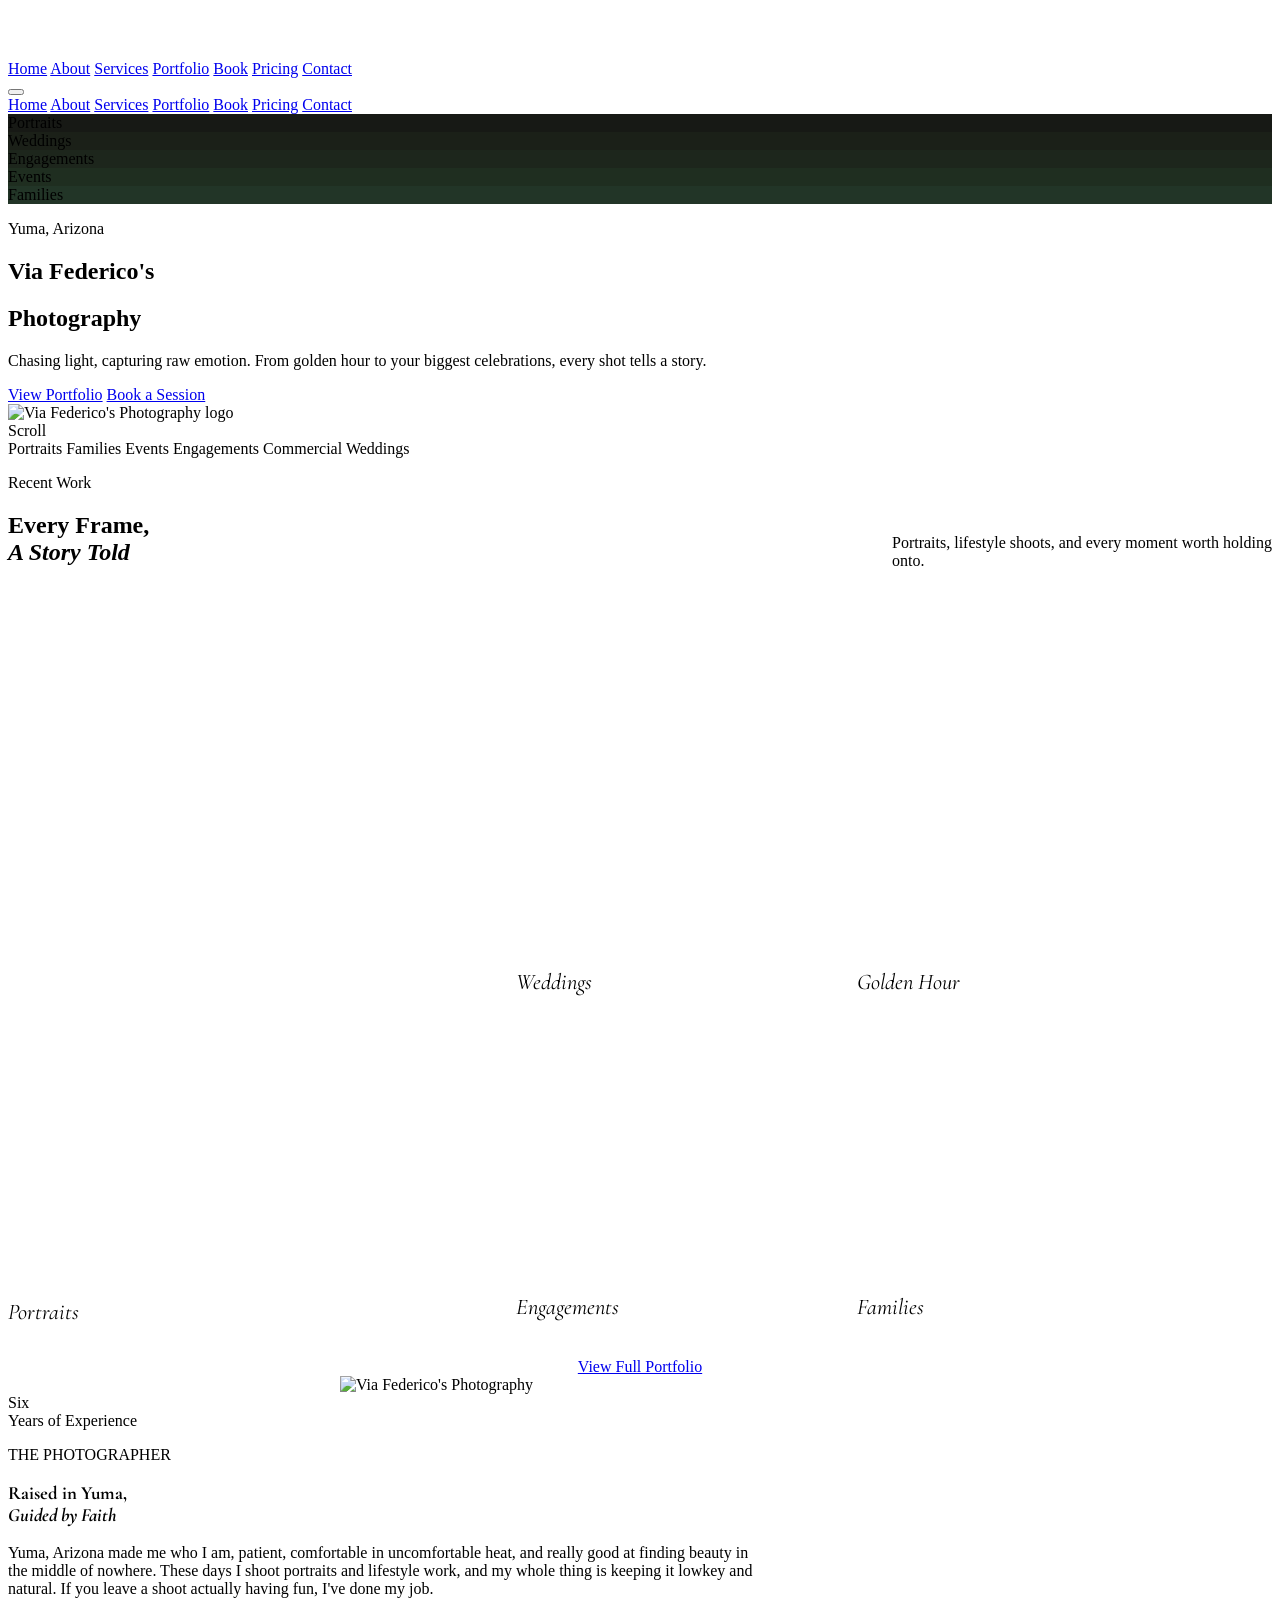
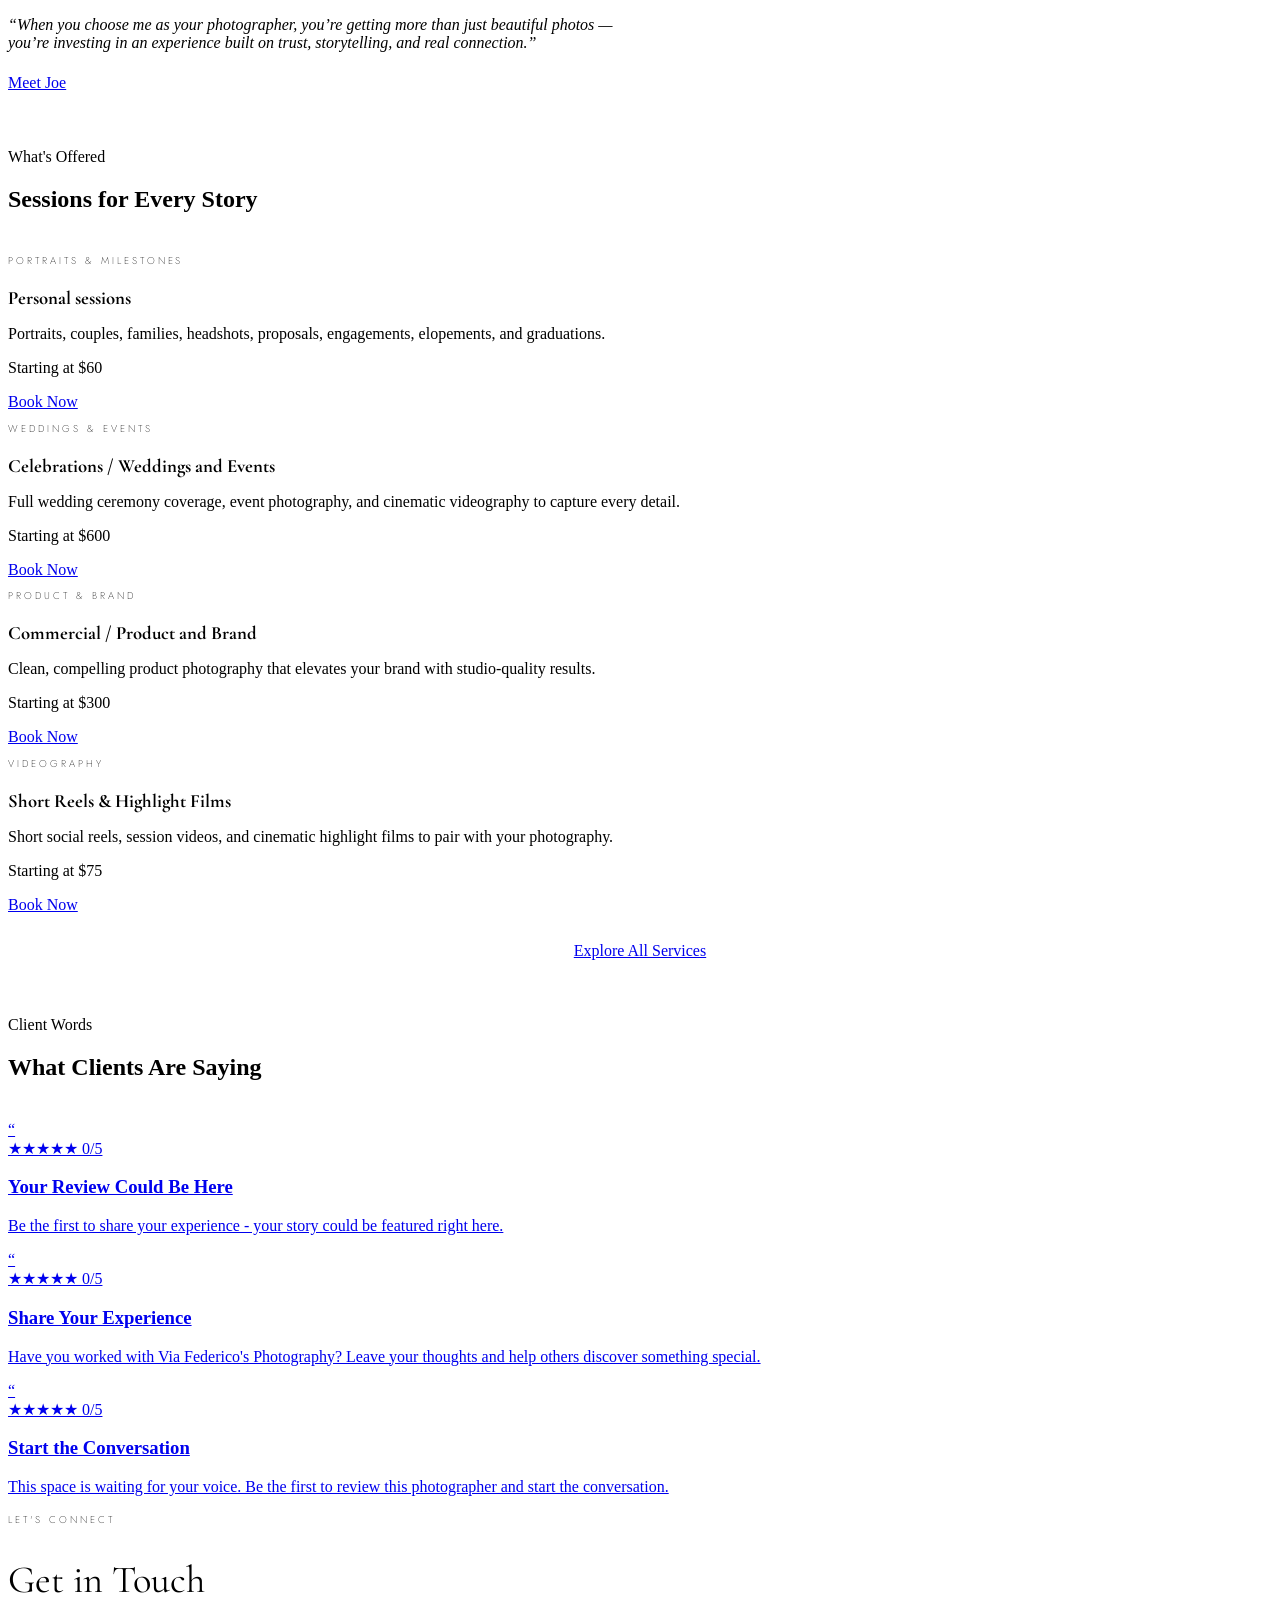
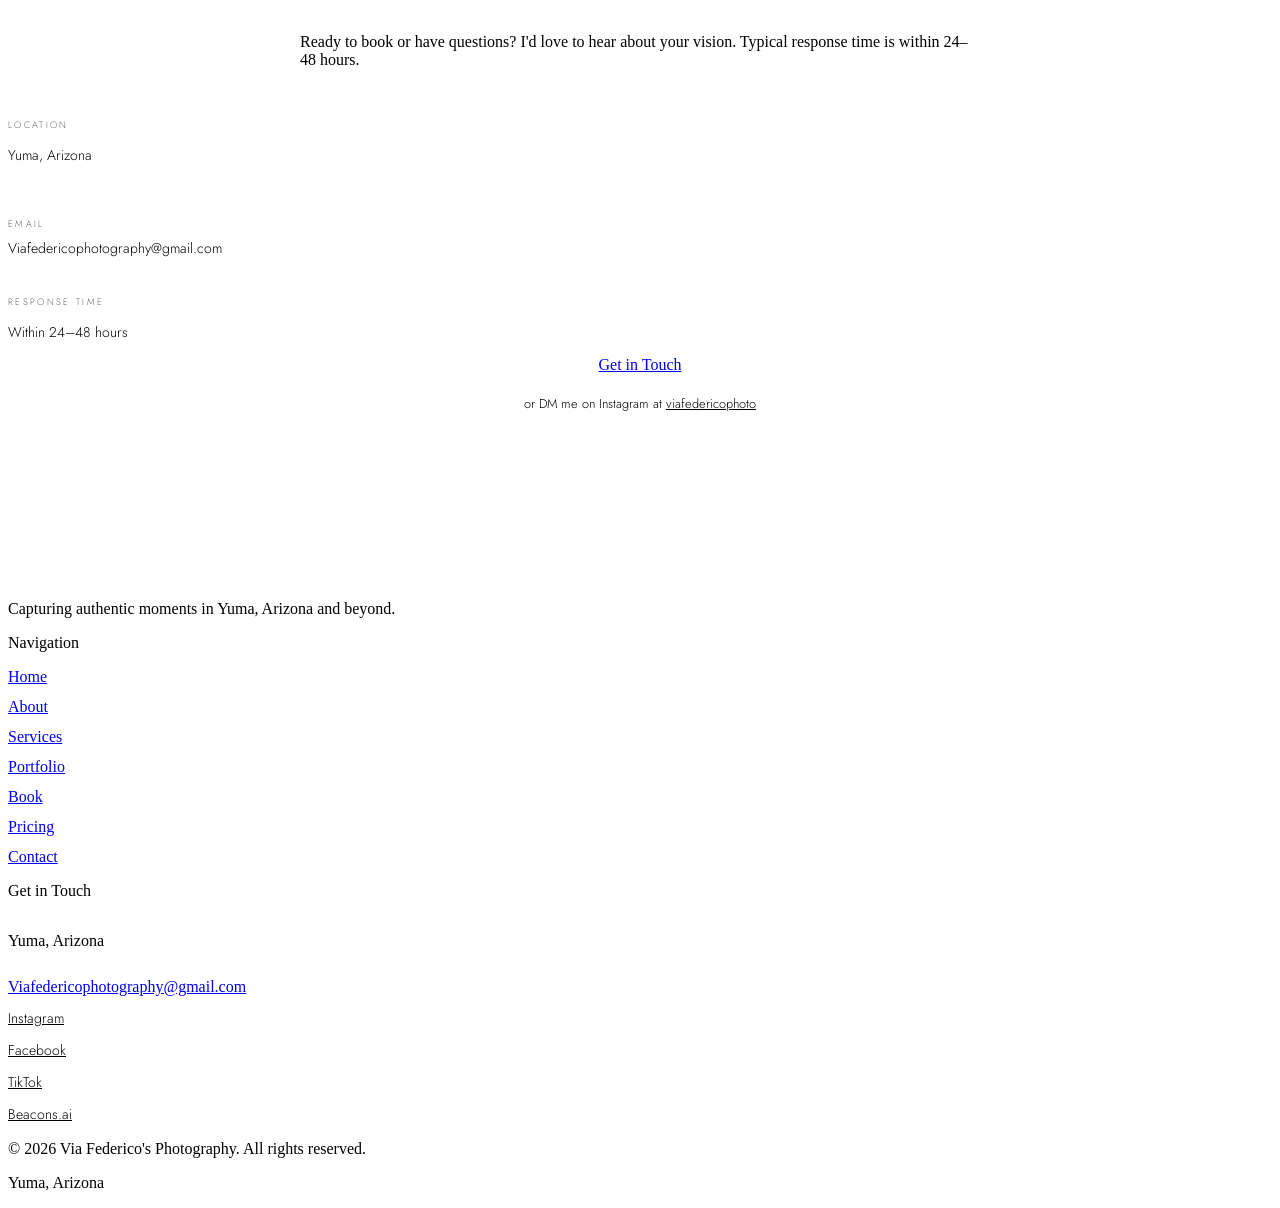
==== index.html @ 16ed3be1 "Add Vercel Web Analytics script to all pages Co-Authored-By: Claude Opus 5.5 <noreply@anthropic.com>" ====
<!DOCTYPE html>
<html lang="en">
  <head>
    <meta charset="utf-8" />
    <meta name="viewport" content="width=device-width, initial-scale=1" />
    <title>Via Federico's Photography | Yuma, Arizona</title>
    <meta
      name="description"
      content="Via Federico's Photography - capturing authentic moments in Yuma, Arizona. Portraits, weddings, events, and commercial photography."
    />
    <link rel="preconnect" href="https://fonts.googleapis.com" />
    <link rel="preconnect" href="https://fonts.gstatic.com" crossorigin="anonymous" />
    <link href="https://fonts.googleapis.com/css2?family=Cormorant+Garamond:ital,wght@0,300;0,400;0,500;0,600;1,300;1,400;1,500&family=Jost:wght@200;300;400;500&display=swap" rel="stylesheet" />
    <link rel="icon" href="logo.png" type="image/png" />
    <link rel="stylesheet" href="site.css" />
  </head>
  <body>
    <header class="nav-header" id="siteHeader">
      <div class="nav-inner container">
        <a href="index.html" style="display:flex;align-items:center;gap:12px;text-decoration:none;">
          <img id="logoImage" src="logo.png" alt="Via Federico's Photography" style="height:52px;width:auto;filter:brightness(0) invert(1);transition:height 0.4s ease,filter 0.4s ease;" />
        </a>
        <nav class="nav-links">
          <a class="nav-link" href="index.html">Home</a>
          <a class="nav-link" href="about.html">About</a>
          <a class="nav-link" href="services.html">Services</a>
          <a class="nav-link" href="portfolio.html">Portfolio</a>
          <a class="nav-link nav-book" href="booking.html">Book</a>
          <a class="nav-link" href="pricing.html">Pricing</a>
          <a class="nav-link" href="contact.html">Contact</a>
        </nav>
        <button class="mobile-menu-btn" id="menuToggle" aria-label="Toggle menu">
          <span id="burgerTop"></span>
          <span id="burgerMiddle"></span>
          <span id="burgerBottom"></span>
        </button>
      </div>
      <div class="mobile-menu" id="mobileMenu">
        <nav>
          <a href="index.html">Home</a>
          <a href="about.html">About</a>
          <a href="services.html">Services</a>
          <a href="portfolio.html">Portfolio</a>
          <a href="booking.html">Book</a>
          <a href="pricing.html">Pricing</a>
          <a href="contact.html">Contact</a>
        </nav>
      </div>
    </header>

    <main>
      <section class="hero-section">
        <div class="slideshow-container" id="slideshow">
          <div class="slideshow-slide active" style="background: hsl(88, 10%, 9%);">
            <div class="photo-placeholder"></div>
            <div class="slide-caption">Portraits</div>
          </div>
          <div class="slideshow-slide" style="background: hsl(100, 13%, 11%);">
            <div class="photo-placeholder"></div>
            <div class="slide-caption">Weddings</div>
          </div>
          <div class="slideshow-slide" style="background: hsl(112, 16%, 13%);">
            <div class="photo-placeholder"></div>
            <div class="slide-caption">Engagements</div>
          </div>
          <div class="slideshow-slide" style="background: hsl(124, 19%, 15%);">
            <div class="photo-placeholder"></div>
            <div class="slide-caption">Events</div>
          </div>
          <div class="slideshow-slide" style="background: hsl(136, 22%, 17%);">
            <div class="photo-placeholder"></div>
            <div class="slide-caption">Families</div>
          </div>
          <div class="slideshow-dot-row" id="slideDots"></div>
        </div>
        <div class="hero-backdrop"></div>
        <div class="hero-grid">
          <div class="hero-copy">
            <p class="hero-subtitle">Yuma, Arizona</p>
            <h1 class="title">Via Federico's</h1>
            <h1 class="subtitle">Photography</h1>
            <p class="lead">Chasing light, capturing raw emotion. From golden hour to your biggest celebrations, every shot tells a story.</p>
            <div class="hero-actions">
              <a class="btn-primary" href="portfolio.html">View Portfolio</a>
              <a class="btn-dark" href="https://viafedericophotography.setmore.com" target="_blank">Book a Session</a>
            </div>
          </div>
          <div class="hero-image">
            <img src="logo.png" alt="Via Federico's Photography logo" />
          </div>
        </div>
        <div class="hero-scroll-hint">
          <span>Scroll</span>
          <div class="hero-scroll-line"></div>
        </div>
      </section>

      <section class="marquee-strip">
        <span class="marquee-item">Portraits</span>
        <span class="marquee-item"><span class="dot"></span>Families</span>
        <span class="marquee-item"><span class="dot"></span>Events</span>
        <span class="marquee-item"><span class="dot"></span>Engagements</span>
        <span class="marquee-item"><span class="dot"></span>Commercial</span>
        <span class="marquee-item"><span class="dot"></span>Weddings</span>
      </section>

      <section class="content-section">
        <div class="container">
          <div class="section-head reveal" style="display:grid;grid-template-columns:1fr 1fr;gap:40px;align-items:end;margin-bottom:72px;">
            <div>
              <p>Recent Work</p>
              <h2>Every Frame,<br /><em>A Story Told</em></h2>
            </div>
            <div>
              <p class="lead" style="margin-left:auto;max-width:380px;">Portraits, lifestyle shoots, and every moment worth holding onto.</p>
            </div>
          </div>
          <div style="display:grid;grid-template-columns:1.2fr 0.8fr 1fr;grid-template-rows:auto auto;gap:10px;">
            <div class="portfolio-item reveal" style="grid-row:1 / 3;height:640px;"><div class="photo-placeholder" style="height:100%;"></div><div class="overlay"><span style="font-family:'Cormorant Garamond',serif;font-style:italic;font-size:1.4rem;color:var(--cream);">Portraits</span></div></div>
            <div class="portfolio-item reveal" style="height:310px;"><div class="photo-placeholder" style="height:100%;"></div><div class="overlay"><span style="font-family:'Cormorant Garamond',serif;font-style:italic;font-size:1.4rem;color:var(--cream);">Weddings</span></div></div>
            <div class="portfolio-item reveal" style="height:310px;"><div class="photo-placeholder" style="height:100%;"></div><div class="overlay"><span style="font-family:'Cormorant Garamond',serif;font-style:italic;font-size:1.4rem;color:var(--cream);">Golden Hour</span></div></div>
            <div class="portfolio-item reveal" style="height:310px;"><div class="photo-placeholder" style="height:100%;"></div><div class="overlay"><span style="font-family:'Cormorant Garamond',serif;font-style:italic;font-size:1.4rem;color:var(--cream);">Engagements</span></div></div>
            <div class="portfolio-item reveal" style="height:310px;"><div class="photo-placeholder" style="height:100%;"></div><div class="overlay"><span style="font-family:'Cormorant Garamond',serif;font-style:italic;font-size:1.4rem;color:var(--cream);">Families</span></div></div>
          </div>
          <div class="portfolio-footer reveal" style="text-align:center;margin-top:60px;"><a class="btn-dark" href="portfolio.html">View Full Portfolio</a></div>
        </div>
      </section>

      <!-- The Photographer -->
      <section class="content-section" style="background:var(--warm-white);">
        <div class="container">
          
          <div class="photographer-grid reveal">
            <div class="photographer-media">
              <img src="assets/094A2962-2.png" alt="Via Federico's Photography" style="max-width:600px;width:100%;height:auto;display:block;margin:0 auto;" />
              <div class="experience-badge">
                <div class="exp-number">Six</div>
                <div class="exp-sub">Years of Experience</div>
              </div>
            </div>
            <div class="photographer-copy">
              <p class="photographer-label">THE PHOTOGRAPHER</p>
              <h3 style="font-family:'Cormorant Garamond',serif;color:var(--olive-deep);margin-bottom:18px;">Raised in Yuma,<br /><em>Guided by Faith</em></h3>
              <div class="divider"></div>
              <p class="lead" style="color:var(--stone);max-width:760px;margin-bottom:18px;">Yuma, Arizona made me who I am, patient, comfortable in uncomfortable heat, and really good at finding beauty in the middle of nowhere. These days I shoot portraits and lifestyle work, and my whole thing is keeping it lowkey and natural. If you leave a shoot actually having fun, I've done my job.</p>
              <p class="photographer-quote" style="font-style:italic;color:var(--stone);max-width:640px;margin-bottom:22px;">“When you choose me as your photographer, you’re getting more than just beautiful photos — you’re investing in an experience built on trust, storytelling, and real connection.”</p>
              <a class="btn-dark btn-small" href="about.html">Meet Joe</a>
            </div>
          </div>
        </div>
      </section>

      <!-- What's Offered -->
      <section class="content-section" style="background:var(--parchment);padding-top:40px;padding-bottom:40px;">
        <div class="container">
          <div class="section-head center reveal" style="margin-bottom:40px;">
            <p>What's Offered</p>
            <h2>Sessions for Every Story</h2>
          </div>
          <div class="offer-grid">
            <div class="offer-card reveal">
              <p style="font-family:'Jost',sans-serif;font-weight:200;font-size:0.62rem;letter-spacing:0.3em;text-transform:uppercase;color:var(--olive-mid);margin-bottom:14px;">Portraits & Milestones</p>
              <h3 style="font-family:'Cormorant Garamond',serif;color:var(--olive-deep);margin-bottom:12px;">Personal sessions</h3>
              <p style="color:var(--stone);">Portraits, couples, families, headshots, proposals, engagements, elopements, and graduations.</p>
              <p class="offer-price">Starting at $60</p>
              <a class="btn-dark" href="https://viafedericophotography.setmore.com" target="_blank">Book Now</a>
            </div>
            <div class="offer-card reveal">
              <p style="font-family:'Jost',sans-serif;font-weight:200;font-size:0.62rem;letter-spacing:0.3em;text-transform:uppercase;color:var(--olive-mid);margin-bottom:14px;">Weddings & Events</p>
              <h3 style="font-family:'Cormorant Garamond',serif;color:var(--olive-deep);margin-bottom:12px;">Celebrations / Weddings and Events</h3>
              <p style="color:var(--stone);">Full wedding ceremony coverage, event photography, and cinematic videography to capture every detail.</p>
              <p class="offer-price">Starting at $600</p>
              <a class="btn-dark" href="https://viafedericophotography.setmore.com" target="_blank">Book Now</a>
            </div>
            <div class="offer-card reveal">
              <p style="font-family:'Jost',sans-serif;font-weight:200;font-size:0.62rem;letter-spacing:0.3em;text-transform:uppercase;color:var(--olive-mid);margin-bottom:14px;">Product & Brand</p>
              <h3 style="font-family:'Cormorant Garamond',serif;color:var(--olive-deep);margin-bottom:12px;">Commercial / Product and Brand</h3>
              <p style="color:var(--stone);">Clean, compelling product photography that elevates your brand with studio-quality results.</p>
              <p class="offer-price">Starting at $300</p>
              <a class="btn-dark" href="https://viafedericophotography.setmore.com" target="_blank">Book Now</a>
            </div>
            <div class="offer-card offer-card--videography reveal">
              <p style="font-family:'Jost',sans-serif;font-weight:200;font-size:0.62rem;letter-spacing:0.3em;text-transform:uppercase;color:var(--olive-mid);margin-bottom:14px;">Videography</p>
              <h3 style="font-family:'Cormorant Garamond',serif;color:var(--olive-deep);margin-bottom:12px;">Short Reels & Highlight Films</h3>
              <p style="color:var(--stone);">Short social reels, session videos, and cinematic highlight films to pair with your photography.</p>
              <p class="offer-price">Starting at $75</p>
              <a class="btn-dark" href="https://viafedericophotography.setmore.com" target="_blank">Book Now</a>
            </div>
          </div>
          <div style="text-align:center;margin-top:28px;" class="reveal"><a class="btn-dark" href="services.html">Explore All Services</a></div>
        </div>
      </section>

      <!-- Client Words -->
      <section class="content-section client-words" style="background:var(--olive-deep);color:var(--cream);">
        <div class="container">
          <div class="section-head center reveal" style="margin-bottom:40px;">
            <p>Client Words</p>
            <h2>What Clients Are Saying</h2>
          </div>
          <div class="client-box-grid">
            <a class="client-box reveal" href="contact.html">
              <span class="quote-mark">“</span>
              <div class="stars">★★★★★ <span class="rating">0/5</span></div>
              <h3>Your Review Could Be Here</h3>
              <p>Be the first to share your experience - your story could be featured right here.</p>
            </a>
            <a class="client-box reveal" href="contact.html">
              <span class="quote-mark">“</span>
              <div class="stars">★★★★★ <span class="rating">0/5</span></div>
              <h3>Share Your Experience</h3>
              <p>Have you worked with Via Federico's Photography? Leave your thoughts and help others discover something special.</p>
            </a>
            <a class="client-box reveal" href="contact.html">
              <span class="quote-mark">“</span>
              <div class="stars">★★★★★ <span class="rating">0/5</span></div>
              <h3>Start the Conversation</h3>
              <p>This space is waiting for your voice. Be the first to review this photographer and start the conversation.</p>
            </a>
          </div>
        </div>
      </section>

      <!-- Let's Connect -->
      <section class="content-section" style="background:var(--warm-white);padding-bottom:120px;">
        <div class="container contact-grid">
          <div class="contact-info reveal">
            <p style="font-family:'Jost',sans-serif;font-weight:200;font-size:0.62rem;letter-spacing:0.3em;text-transform:uppercase;color:var(--olive-mid);margin-bottom:20px;">Let's Connect</p>
            <h2 style="font-family:'Cormorant Garamond',serif;font-size:clamp(2rem,3vw,3.2rem);font-weight:400;color:var(--olive-deep);line-height:1.1;margin-bottom:32px;">Get in Touch</h2>
            <p class="lead" style="color:var(--bark);max-width:680px;margin:0 auto 36px;">Ready to book or have questions? I'd love to hear about your vision. Typical response time is within 24–48 hours.</p>
            <div style="display:flex;flex-direction:column;gap:28px;max-width:360px;margin:40px 0 0;">
              <div><p style="font-family:'Jost',sans-serif;font-weight:200;font-size:0.58rem;letter-spacing:0.25em;text-transform:uppercase;color:var(--olive-mid);margin-bottom:8px;">Location</p><p style="font-family:'Jost',sans-serif;font-weight:300;font-size:0.88rem;color:var(--bark);">Yuma, Arizona</p></div>
              <div><p style="font-family:'Jost',sans-serif;font-weight:200;font-size:0.58rem;letter-spacing:0.25em;text-transform:uppercase;color:var(--olive-mid);margin-bottom:8px;">Email</p><a href="mailto:Viafedericophotography@gmail.com" style="font-family:'Jost',sans-serif;font-weight:300;font-size:0.88rem;color:var(--bark);text-decoration:none;">Viafedericophotography@gmail.com</a></div>
              <div><p style="font-family:'Jost',sans-serif;font-weight:200;font-size:0.58rem;letter-spacing:0.25em;text-transform:uppercase;color:var(--olive-mid);margin-bottom:8px;">Response Time</p><p style="font-family:'Jost',sans-serif;font-weight:300;font-size:0.88rem;color:var(--bark);">Within 24–48 hours</p></div>
            </div>
          </div>

          <div class="contact-form reveal" style="display:flex;flex-direction:column;align-items:center;justify-content:center;text-align:center;">
            <a class="btn-dark" href="https://viafedericosphotography.com/contact.html">Get in Touch</a>
            <p style="font-family:'Jost',sans-serif;font-weight:300;font-size:0.8rem;color:var(--stone);margin-top:20px;">or DM me on Instagram at <a href="https://www.instagram.com/viafedericophotos/" target="_blank" style="color:var(--olive-mid);text-decoration:underline;">viafedericophoto</a></p>
          </div>
        </div>
      </section>

    </main>

    <footer class="footer">
      <div class="container footer-grid">
        <div>
          <img src="logo.png" alt="Via Federico's Photography" style="height:60px;width:auto;margin-bottom:20px;filter:brightness(0) invert(1) opacity(0.85);" />
          <p>Capturing authentic moments in Yuma, Arizona and beyond.</p>
        </div>
        <div>
          <p class="footer-title">Navigation</p>
          <div style="display:flex;flex-direction:column;gap:12px;">
            <a href="index.html">Home</a>
            <a href="about.html">About</a>
            <a href="services.html">Services</a>
            <a href="portfolio.html">Portfolio</a>
            <a href="booking.html">Book</a>
            <a href="pricing.html">Pricing</a>
            <a href="contact.html">Contact</a>
          </div>
        </div>
        <div>
          <p class="footer-title">Get in Touch</p>
          <div style="display:flex;flex-direction:column;gap:12px;">
            <p>Yuma, Arizona</p>
            <a href="mailto:Viafedericophotography@gmail.com">Viafedericophotography@gmail.com</a>
          <div style="display:flex;flex-direction:column;gap:12px;">
            <a href="https://www.instagram.com/viafedericophotos/" target="_blank" style="font-family:'Jost',sans-serif;font-weight:300;font-size:0.88rem;color:var(--olive-pale);text-decoration:underline;display:inline-block;">Instagram</a>
            <a href="https://www.facebook.com/profile.php?id=61590409161497" target="_blank" style="font-family:'Jost',sans-serif;font-weight:300;font-size:0.88rem;color:var(--olive-pale);text-decoration:underline;display:inline-block;">Facebook</a>
            <a href="https://www.tiktok.com/@viafedericophotography" target="_blank" style="font-family:'Jost',sans-serif;font-weight:300;font-size:0.88rem;color:var(--olive-pale);text-decoration:underline;display:inline-block;">TikTok</a>
            <a href="https://beaconsai.com/viafedericophotography" target="_blank" style="font-family:'Jost',sans-serif;font-weight:300;font-size:0.88rem;color:var(--olive-pale);text-decoration:underline;display:inline-block;">Beacons.ai</a>
          </div>
        </div>
      </div>
      <div class="container footer-bottom">
        <p>&copy; 2026 Via Federico's Photography. All rights reserved.</p>
        <p>Yuma, Arizona</p>
      </div>
    </footer>

    <script src="site.js" defer></script>

    <!-- Vercel Web Analytics -->
    <script>
      window.va = window.va || function () { (window.vaq = window.vaq || []).push(arguments); };
    </script>
    <script defer src="/_vercel/insights/script.js"></script>
  </body>
</html>
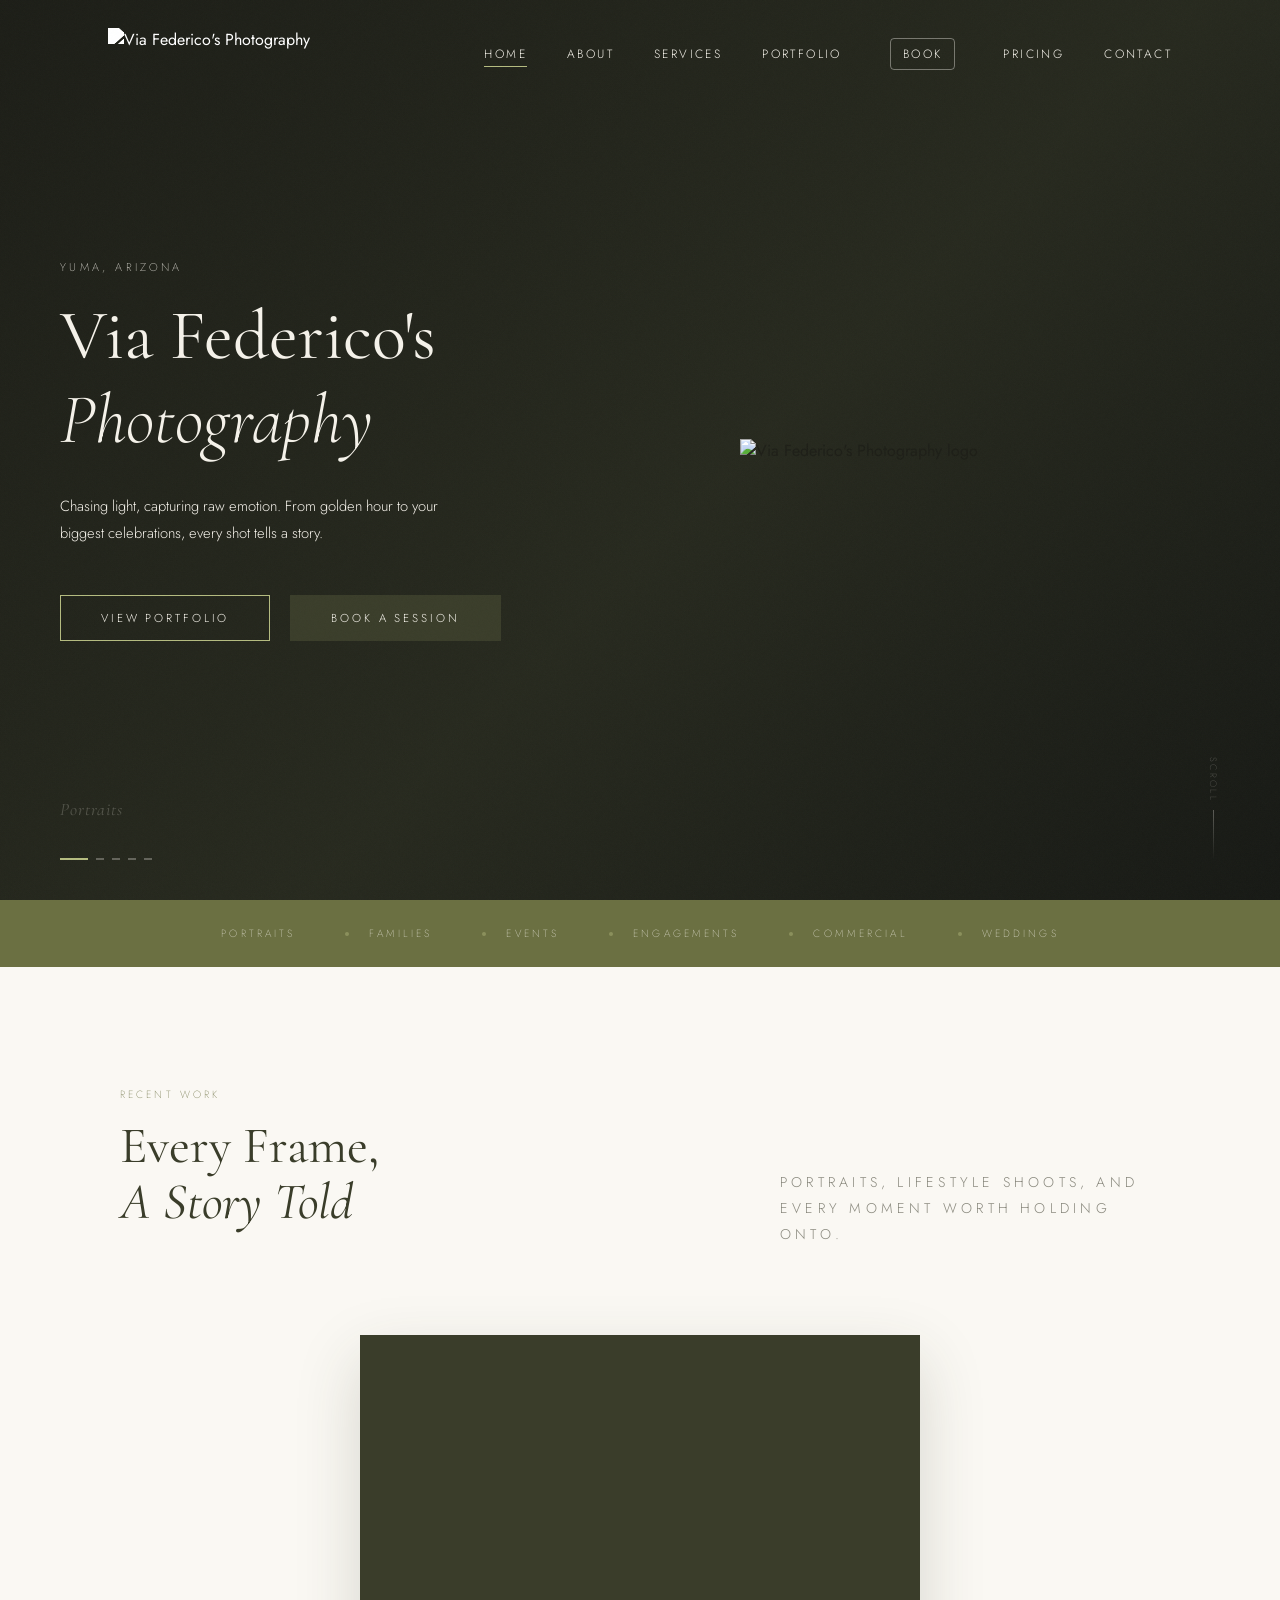
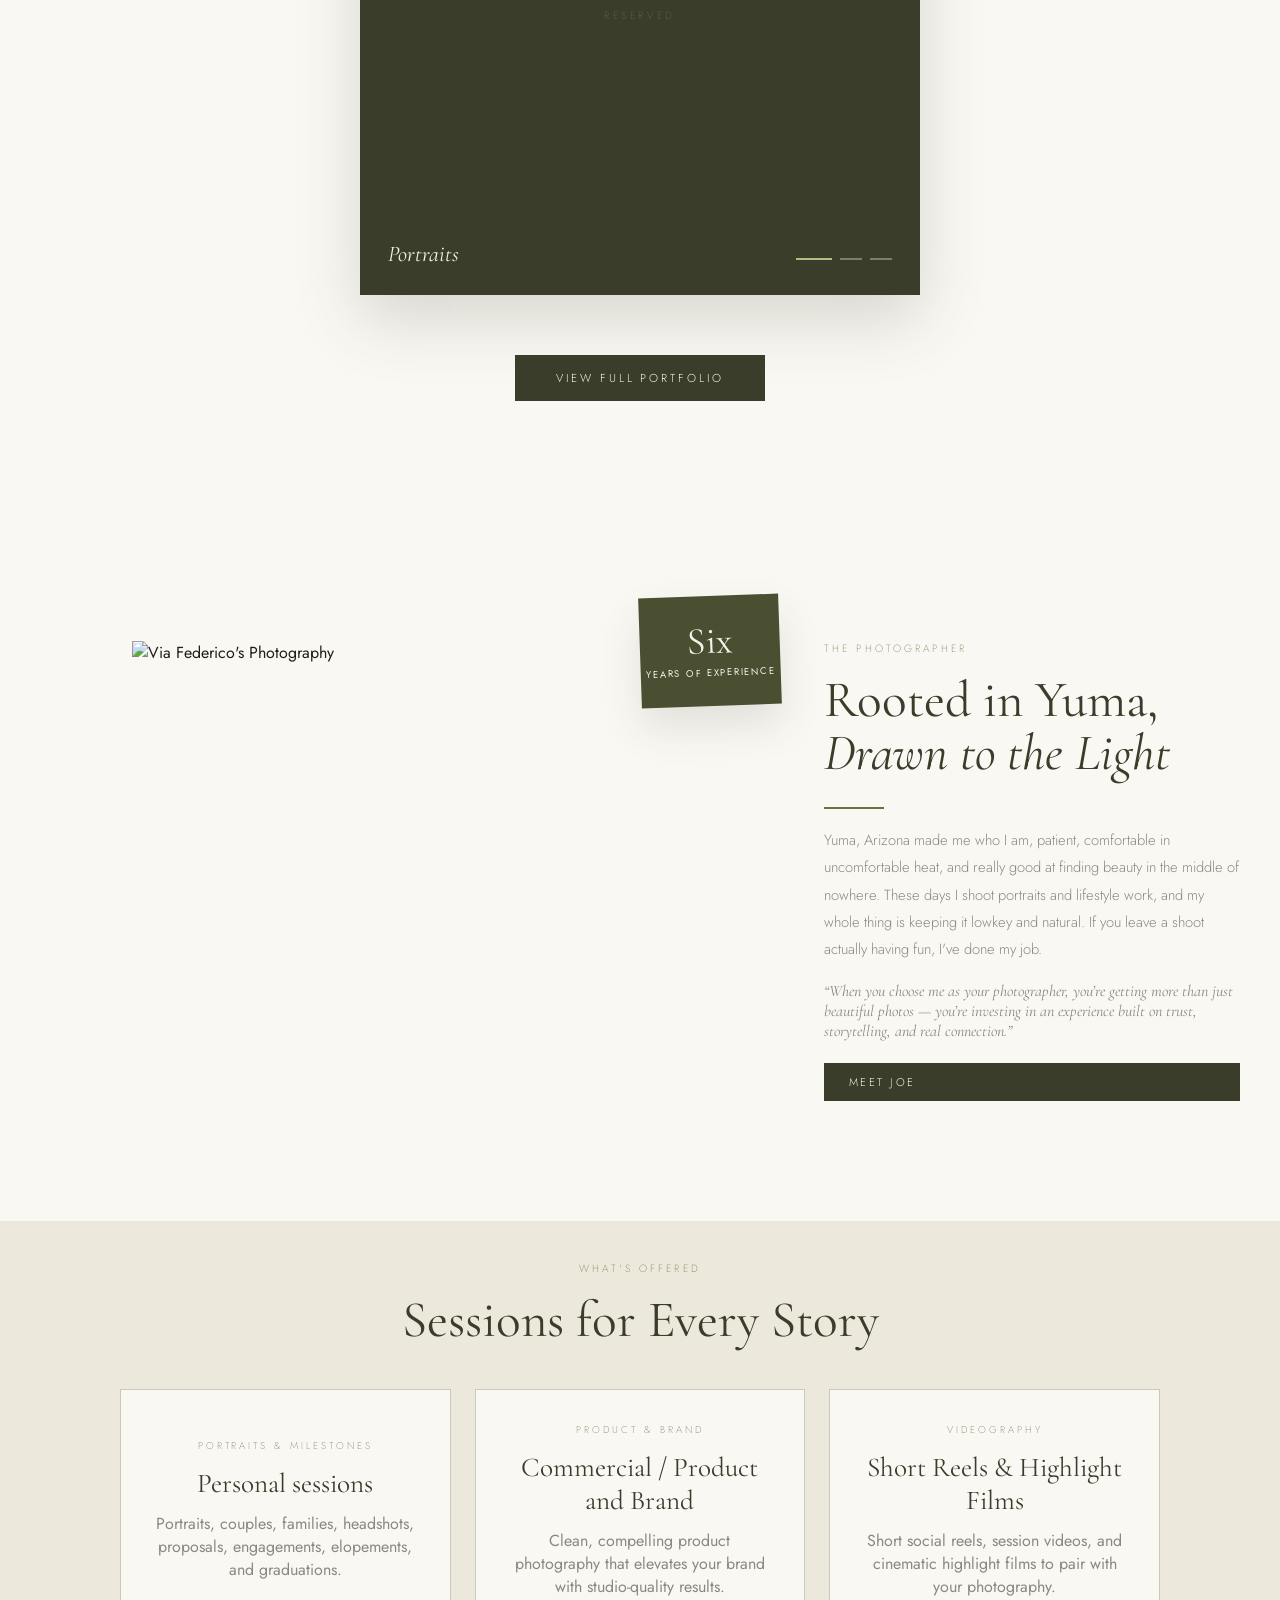
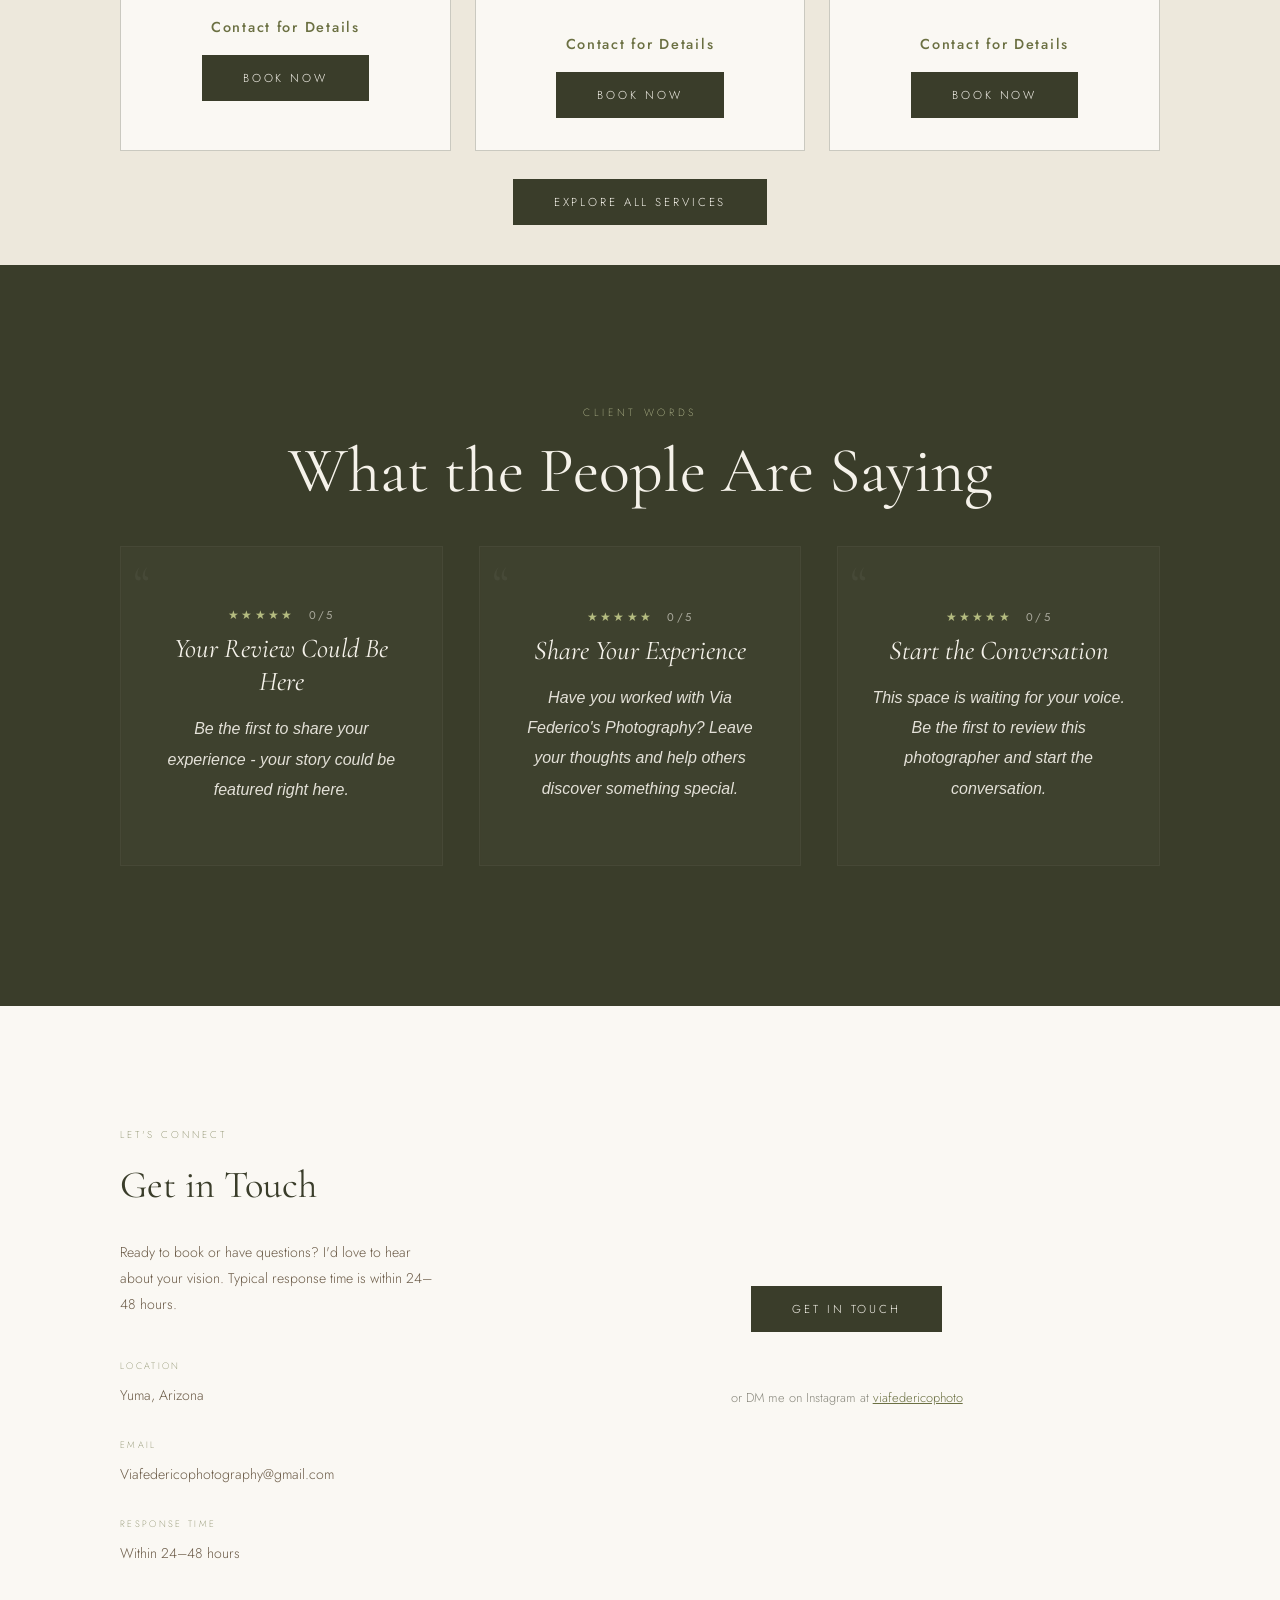
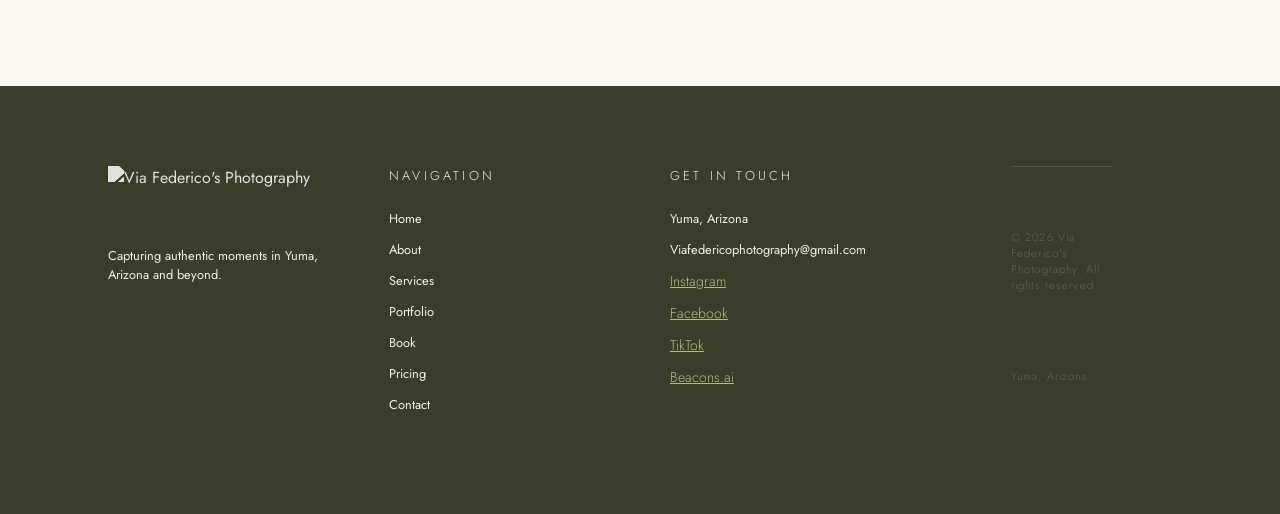
==== commit c60a6658: "Revise home, about, and pricing pages - Home: replace Recent Work grid with a 1:1 sliding carousel (" ====
--- a/index.html
+++ b/index.html
@@ -106,7 +106,7 @@
 
       <section class="content-section">
         <div class="container">
-          <div class="section-head reveal" style="display:grid;grid-template-columns:1fr 1fr;gap:40px;align-items:end;margin-bottom:72px;">
+          <div class="section-head work-head reveal" style="display:grid;grid-template-columns:1fr 1fr;gap:40px;align-items:end;margin-bottom:72px;">
             <div>
               <p>Recent Work</p>
               <h2>Every Frame,<br /><em>A Story Told</em></h2>
@@ -115,12 +115,13 @@
               <p class="lead" style="margin-left:auto;max-width:380px;">Portraits, lifestyle shoots, and every moment worth holding onto.</p>
             </div>
           </div>
-          <div style="display:grid;grid-template-columns:1.2fr 0.8fr 1fr;grid-template-rows:auto auto;gap:10px;">
-            <div class="portfolio-item reveal" style="grid-row:1 / 3;height:640px;"><div class="photo-placeholder" style="height:100%;"></div><div class="overlay"><span style="font-family:'Cormorant Garamond',serif;font-style:italic;font-size:1.4rem;color:var(--cream);">Portraits</span></div></div>
-            <div class="portfolio-item reveal" style="height:310px;"><div class="photo-placeholder" style="height:100%;"></div><div class="overlay"><span style="font-family:'Cormorant Garamond',serif;font-style:italic;font-size:1.4rem;color:var(--cream);">Weddings</span></div></div>
-            <div class="portfolio-item reveal" style="height:310px;"><div class="photo-placeholder" style="height:100%;"></div><div class="overlay"><span style="font-family:'Cormorant Garamond',serif;font-style:italic;font-size:1.4rem;color:var(--cream);">Golden Hour</span></div></div>
-            <div class="portfolio-item reveal" style="height:310px;"><div class="photo-placeholder" style="height:100%;"></div><div class="overlay"><span style="font-family:'Cormorant Garamond',serif;font-style:italic;font-size:1.4rem;color:var(--cream);">Engagements</span></div></div>
-            <div class="portfolio-item reveal" style="height:310px;"><div class="photo-placeholder" style="height:100%;"></div><div class="overlay"><span style="font-family:'Cormorant Garamond',serif;font-style:italic;font-size:1.4rem;color:var(--cream);">Families</span></div></div>
+          <div class="work-carousel reveal" id="workCarousel" aria-roledescription="carousel" aria-label="Recent work">
+            <div class="work-track" id="workTrack">
+              <div class="work-slide" style="background:var(--olive-deep);"><div class="photo-placeholder"></div><span class="work-caption">Portraits</span></div>
+              <div class="work-slide" style="background:var(--olive-dark);"><div class="photo-placeholder"></div><span class="work-caption">Weddings</span></div>
+              <div class="work-slide" style="background:var(--olive-mid);"><div class="photo-placeholder"></div><span class="work-caption">Golden Hour</span></div>
+            </div>
+            <div class="work-dots" id="workDots"></div>
           </div>
           <div class="portfolio-footer reveal" style="text-align:center;margin-top:60px;"><a class="btn-dark" href="portfolio.html">View Full Portfolio</a></div>
         </div>
@@ -140,7 +141,7 @@
             </div>
             <div class="photographer-copy">
               <p class="photographer-label">THE PHOTOGRAPHER</p>
-              <h3 style="font-family:'Cormorant Garamond',serif;color:var(--olive-deep);margin-bottom:18px;">Raised in Yuma,<br /><em>Guided by Faith</em></h3>
+              <h3 style="font-family:'Cormorant Garamond',serif;color:var(--olive-deep);margin-bottom:18px;">Rooted in Yuma,<br /><em>Drawn to the Light</em></h3>
               <div class="divider"></div>
               <p class="lead" style="color:var(--stone);max-width:760px;margin-bottom:18px;">Yuma, Arizona made me who I am, patient, comfortable in uncomfortable heat, and really good at finding beauty in the middle of nowhere. These days I shoot portraits and lifestyle work, and my whole thing is keeping it lowkey and natural. If you leave a shoot actually having fun, I've done my job.</p>
               <p class="photographer-quote" style="font-style:italic;color:var(--stone);max-width:640px;margin-bottom:22px;">“When you choose me as your photographer, you’re getting more than just beautiful photos — you’re investing in an experience built on trust, storytelling, and real connection.”</p>
@@ -162,28 +163,21 @@
               <p style="font-family:'Jost',sans-serif;font-weight:200;font-size:0.62rem;letter-spacing:0.3em;text-transform:uppercase;color:var(--olive-mid);margin-bottom:14px;">Portraits & Milestones</p>
               <h3 style="font-family:'Cormorant Garamond',serif;color:var(--olive-deep);margin-bottom:12px;">Personal sessions</h3>
               <p style="color:var(--stone);">Portraits, couples, families, headshots, proposals, engagements, elopements, and graduations.</p>
-              <p class="offer-price">Starting at $60</p>
-              <a class="btn-dark" href="https://viafedericophotography.setmore.com" target="_blank">Book Now</a>
-            </div>
-            <div class="offer-card reveal">
-              <p style="font-family:'Jost',sans-serif;font-weight:200;font-size:0.62rem;letter-spacing:0.3em;text-transform:uppercase;color:var(--olive-mid);margin-bottom:14px;">Weddings & Events</p>
-              <h3 style="font-family:'Cormorant Garamond',serif;color:var(--olive-deep);margin-bottom:12px;">Celebrations / Weddings and Events</h3>
-              <p style="color:var(--stone);">Full wedding ceremony coverage, event photography, and cinematic videography to capture every detail.</p>
-              <p class="offer-price">Starting at $600</p>
+              <p class="offer-price">Contact for Details</p>
               <a class="btn-dark" href="https://viafedericophotography.setmore.com" target="_blank">Book Now</a>
             </div>
             <div class="offer-card reveal">
               <p style="font-family:'Jost',sans-serif;font-weight:200;font-size:0.62rem;letter-spacing:0.3em;text-transform:uppercase;color:var(--olive-mid);margin-bottom:14px;">Product & Brand</p>
               <h3 style="font-family:'Cormorant Garamond',serif;color:var(--olive-deep);margin-bottom:12px;">Commercial / Product and Brand</h3>
               <p style="color:var(--stone);">Clean, compelling product photography that elevates your brand with studio-quality results.</p>
-              <p class="offer-price">Starting at $300</p>
+              <p class="offer-price">Contact for Details</p>
               <a class="btn-dark" href="https://viafedericophotography.setmore.com" target="_blank">Book Now</a>
             </div>
-            <div class="offer-card offer-card--videography reveal">
+            <div class="offer-card reveal">
               <p style="font-family:'Jost',sans-serif;font-weight:200;font-size:0.62rem;letter-spacing:0.3em;text-transform:uppercase;color:var(--olive-mid);margin-bottom:14px;">Videography</p>
               <h3 style="font-family:'Cormorant Garamond',serif;color:var(--olive-deep);margin-bottom:12px;">Short Reels & Highlight Films</h3>
               <p style="color:var(--stone);">Short social reels, session videos, and cinematic highlight films to pair with your photography.</p>
-              <p class="offer-price">Starting at $75</p>
+              <p class="offer-price">Contact for Details</p>
               <a class="btn-dark" href="https://viafedericophotography.setmore.com" target="_blank">Book Now</a>
             </div>
           </div>
@@ -196,7 +190,7 @@
         <div class="container">
           <div class="section-head center reveal" style="margin-bottom:40px;">
             <p>Client Words</p>
-            <h2>What Clients Are Saying</h2>
+            <h2>What the People Are Saying</h2>
           </div>
           <div class="client-box-grid">
             <a class="client-box reveal" href="contact.html">
--- a/site.css
+++ b/site.css
@@ -0,0 +1,2384 @@
+:root {
+  --olive-deep: #3a3d2a;
+  --olive-dark: #4a4f32;
+  --olive-mid: #6b7042;
+  --olive-light: #8a9156;
+  --olive-pale: #b5bc80;
+  --olive-mist: #d4d9a8;
+  --cream: #f5f2ea;
+  --parchment: #ede8dc;
+  --warm-white: #faf8f3;
+  --bark: #6b5b47;
+  --terra: #a07850;
+  --sand: #c9b48a;
+  --charcoal: #1e1f18;
+  --off-black: #252620;
+  --stone: #8a897e;
+  --fog: #c8c7bc;
+  --serif: 'Cormorant Garamond', serif;
+  --sans: 'Jost', sans-serif;
+}
+
+* {
+  margin: 0;
+  padding: 0;
+  box-sizing: border-box;
+}
+
+html {
+  scroll-behavior: smooth;
+}
+
+body {
+  font-family: var(--sans);
+  background-color: var(--warm-white);
+  color: var(--charcoal);
+  -webkit-font-smoothing: antialiased;
+  overflow-x: hidden;
+}
+
+/* Headings use the serif display font, body and UI use Jost */
+h1, h2, h3, h4, h5, h6,
+.title, .subtitle, .section-head h2, .section-head h3, .offer-card h3, .pricing-card h3,
+.photographer-label, .service-label {
+  font-family: var(--serif);
+  font-weight: 400;
+}
+
+p, li, a, button, input, select, textarea, .lead, .nav-link, .offer-price, .service-copy p {
+  font-family: var(--sans);
+}
+
+/* Ensure form elements inherit the site font */
+input, textarea, select, button { font-family: var(--sans); }
+
+body::before {
+  content: '';
+  position: fixed;
+  inset: 0;
+  pointer-events: none;
+  z-index: 9999;
+  opacity: 0.025;
+  background-image: url("data:image/svg+xml,%3Csvg viewBox='0 0 256 256' xmlns='http://www.w3.org/2000/svg'%3E%3Cfilter id='noise'%3E%3CfeTurbulence type='fractalNoise' baseFrequency='0.9' numOctaves='4' stitchTiles='stitch'/%3E%3C/filter%3E%3Crect width='100%25' height='100%25' filter='url(%23noise)'/%3E%3C/svg%3E");
+  background-repeat: repeat;
+  background-size: 128px 128px;
+}
+
+img {
+  max-width: 100%;
+  display: block;
+}
+
+button,
+a {
+  font: inherit;
+}
+
+button {
+  background: none;
+  border: none;
+}
+
+.container {
+  width: min(1400px, calc(100% - 120px));
+  margin: 0 auto;
+}
+
+.nav-header {
+  position: fixed;
+  top: 0;
+  left: 0;
+  right: 0;
+  z-index: 1000;
+  transition: background 0.5s ease, box-shadow 0.5s ease, padding 0.4s ease;
+  background: transparent;
+}
+
+.nav-header.scrolled {
+  background: rgba(245, 242, 234, 0.97);
+  box-shadow: 0 1px 30px rgba(58, 61, 42, 0.08);
+  backdrop-filter: blur(12px);
+}
+
+.nav-inner {
+  display: flex;
+  align-items: center;
+  justify-content: space-between;
+  padding: 28px 48px;
+  transition: padding 0.4s ease;
+}
+
+.nav-header.scrolled .nav-inner {
+  padding: 16px 48px;
+}
+
+.nav-links {
+  display: flex;
+  gap: 40px;
+  align-items: center;
+}
+
+.nav-link {
+  color: var(--cream);
+  text-decoration: none;
+  font-family: 'Jost', sans-serif;
+  font-weight: 300;
+  font-size: 0.75rem;
+  letter-spacing: 0.2em;
+  text-transform: uppercase;
+  position: relative;
+  transition: color 0.3s ease;
+}
+
+.nav-header.scrolled .nav-link {
+  color: var(--olive-deep);
+}
+
+.nav-link::after {
+  content: '';
+  position: absolute;
+  bottom: -4px;
+  left: 0;
+  width: 0;
+  height: 1px;
+  background: var(--olive-pale);
+  transition: width 0.4s ease;
+}
+
+.nav-link:hover {
+  color: var(--olive-pale);
+}
+
+.nav-link:hover::after,
+.nav-link.active::after {
+  width: 100%;
+}
+
+/* Book link styling — highlighted CTA */
+.nav-book {
+  border: 1px solid rgba(245, 242, 234, 0.4);
+  border-radius: 4px;
+  padding: 6px 12px;
+  margin: 0 8px;
+  transition: all 0.3s ease;
+}
+
+.nav-header.scrolled .nav-book {
+  border-color: var(--olive-mid);
+  background: rgba(107, 112, 66, 0.08);
+}
+
+.nav-book:hover {
+  border-color: rgba(245, 242, 234, 0.8);
+  background: rgba(245, 242, 234, 0.08);
+}
+
+.nav-header.scrolled .nav-book:hover {
+  border-color: var(--olive-deep);
+  background: rgba(107, 112, 66, 0.15);
+}
+
+.mobile-menu-btn {
+  display: none;
+  gap: 6px;
+  flex-direction: column;
+  justify-content: center;
+  align-items: center;
+}
+
+.mobile-menu-btn span {
+  width: 24px;
+  height: 1px;
+  background: var(--cream);
+  transition: all 0.3s ease;
+}
+
+/* Burger becomes dark on scrolled (light) header */
+.nav-header.scrolled .mobile-menu-btn span {
+  background: var(--olive-deep);
+}
+
+/* Burger stays dark while mobile menu is open */
+.mobile-menu-btn.open span {
+  background: var(--olive-deep);
+}
+
+.mobile-menu {
+  background: rgba(245, 242, 234, 0.98);
+  overflow: hidden;
+  max-height: 0;
+  transition: max-height 0.5s cubic-bezier(0.16, 1, 0.3, 1);
+  backdrop-filter: blur(12px);
+}
+
+.mobile-menu.open {
+  max-height: 420px;
+}
+
+.mobile-menu nav {
+  padding: 20px 48px 32px;
+  display: flex;
+  flex-direction: column;
+  gap: 20px;
+}
+
+.mobile-menu a {
+  color: var(--olive-deep);
+  text-decoration: none;
+  font-family: 'Jost', sans-serif;
+  font-weight: 300;
+  font-size: 0.75rem;
+  letter-spacing: 0.2em;
+  text-transform: uppercase;
+}
+
+.hero-section,
+.hero-hero {
+  position: relative;
+  height: 100vh;
+  min-height: 700px;
+  background: var(--olive-deep);
+  overflow: hidden;
+  display: flex;
+  align-items: center;
+}
+
+.hero-compact {
+  position: relative;
+  height: 50vh;
+  min-height: 380px;
+  background: var(--olive-deep);
+  overflow: hidden;
+  display: flex;
+  align-items: center;
+}
+
+.hero-backdrop {
+  position: absolute;
+  inset: 0;
+  background: linear-gradient(135deg, rgba(30, 31, 24, 0.78) 0%, rgba(58, 61, 42, 0.45) 55%, transparent 100%);
+  z-index: 1;
+}
+
+.hero-grid {
+  position: relative;
+  z-index: 2;
+  display: grid;
+  grid-template-columns: 1fr 1fr;
+  gap: 80px;
+  width: 100%;
+  max-width: 1400px;
+  margin: 0 auto;
+  padding: 0 60px;
+  align-items: center;
+}
+
+.hero-copy p,
+.hero-copy h1,
+.hero-copy h2,
+.hero-copy h3,
+.hero-copy h4,
+.hero-compact p,
+.hero-compact h1 {
+  color: var(--cream);
+}
+
+.hero-subtitle,
+.hero-compact .hero-subtitle {
+  font-family: 'Jost', sans-serif;
+  font-weight: 200;
+  font-size: 0.7rem;
+  letter-spacing: 0.3em;
+  text-transform: uppercase;
+  color: var(--olive-pale);
+  margin-bottom: 24px;
+}
+
+.title,
+.hero-compact .title {
+  font-family: 'Cormorant Garamond', serif;
+  font-size: clamp(3.2rem, 5.5vw, 5.2rem);
+  font-weight: 400;
+  line-height: 1.05;
+  margin-bottom: 10px;
+}
+
+.subtitle {
+  font-family: 'Cormorant Garamond', serif;
+  font-size: clamp(3.2rem, 5.5vw, 5.2rem);
+  font-weight: 300;
+  font-style: italic;
+  line-height: 1.05;
+  color: var(--olive-mist);
+  margin-bottom: 36px;
+}
+
+.lead {
+  font-family: 'Jost', sans-serif;
+  font-weight: 300;
+  font-size: 0.92rem;
+  line-height: 1.85;
+  color: rgba(245, 242, 234, 0.7);
+  max-width: 400px;
+  margin-bottom: 48px;
+}
+
+.hero-actions,
+.hero-actions--wrap {
+  display: flex;
+  gap: 20px;
+  flex-wrap: wrap;
+}
+
+.btn-primary,
+.btn-dark {
+  display: inline-block;
+  padding: 14px 40px;
+  font-family: 'Jost', sans-serif;
+  font-weight: 300;
+  font-size: 0.72rem;
+  letter-spacing: 0.25em;
+  text-transform: uppercase;
+  text-decoration: none;
+  cursor: pointer;
+  transition: all 0.4s ease;
+}
+
+.btn-primary {
+  position: relative;
+  overflow: hidden;
+  border: 1px solid var(--olive-pale);
+  color: var(--cream);
+  background: transparent;
+}
+
+.btn-primary::before {
+  content: '';
+  position: absolute;
+  inset: 0;
+  background: var(--olive-mid);
+  transform: translateX(-100%);
+  transition: transform 0.4s ease;
+  z-index: -1;
+}
+
+.btn-primary:hover::before {
+  transform: translateX(0);
+}
+
+.btn-primary:hover {
+  border-color: var(--olive-mid);
+}
+
+.btn-dark {
+  background: var(--olive-deep);
+  border: 1px solid var(--olive-deep);
+  color: var(--cream);
+}
+
+.btn-dark:hover {
+  background: var(--olive-mid);
+  border-color: var(--olive-mid);
+}
+
+.btn-small {
+  padding: 10px 24px;
+  font-size: 0.7rem;
+  letter-spacing: 0.22em;
+}
+
+.get-in-touch {
+  padding: 100px 60px 110px;
+}
+
+.get-in-touch .section-head {
+  margin-bottom: 24px;
+}
+
+.get-in-touch .lead {
+  margin-bottom: 32px;
+  color: rgba(245, 242, 234, 0.9);
+}
+
+.photographer-copy h3 {
+  font-family: 'Cormorant Garamond', serif;
+  font-size: clamp(2.0rem, 4vw, 3.2rem);
+  font-weight: 400;
+  line-height: 1.05;
+  color: var(--olive-deep);
+  margin-bottom: 18px;
+}
+
+.hero-image {
+  display: flex;
+  justify-content: center;
+  align-items: center;
+}
+
+.hero-image img {
+  max-width: 420px;
+  width: 100%;
+  opacity: 1;
+  filter: none;
+  mix-blend-mode: normal;
+}
+
+.hero-scroll-hint {
+  position: absolute;
+  bottom: 40px;
+  right: 60px;
+  z-index: 2;
+  display: flex;
+  flex-direction: column;
+  align-items: center;
+  gap: 8px;
+}
+
+.hero-scroll-hint span {
+  font-family: 'Jost', sans-serif;
+  font-weight: 200;
+  font-size: 0.58rem;
+  letter-spacing: 0.25em;
+  text-transform: uppercase;
+  color: rgba(245, 242, 234, 0.35);
+  writing-mode: vertical-rl;
+}
+
+.hero-scroll-line {
+  width: 1px;
+  height: 50px;
+  background: linear-gradient(to bottom, rgba(245, 242, 234, 0.3), transparent);
+  animation: pulseAnim 2s infinite;
+}
+
+.slideshow-container {
+  position: absolute;
+  inset: 0;
+}
+
+.slideshow-slide {
+  position: absolute;
+  inset: 0;
+  opacity: 0;
+  transition: opacity 1.4s ease-in-out;
+}
+
+.slideshow-slide.active {
+  opacity: 1;
+}
+
+.photo-placeholder {
+  background-color: #1a1a1a;
+  position: relative;
+  overflow: hidden;
+}
+
+.photo-placeholder::after {
+  content: 'RESERVED';
+  position: absolute;
+  top: 50%;
+  left: 50%;
+  transform: translate(-50%, -50%);
+  font-family: 'Jost', sans-serif;
+  font-weight: 200;
+  font-size: 0.65rem;
+  letter-spacing: 0.35em;
+  color: rgba(255, 255, 255, 0.25);
+  text-transform: uppercase;
+}
+
+.slideshow-dot-row {
+  position: absolute;
+  bottom: 40px;
+  left: 60px;
+  display: flex;
+  gap: 8px;
+  z-index: 10;
+}
+
+.slide-dot {
+  border: none;
+  cursor: pointer;
+  padding: 0;
+  transition: all 0.4s ease;
+  background: rgba(245, 242, 234, 0.3);
+  height: 2px;
+}
+
+.slide-dot.active {
+  width: 28px;
+  background: var(--olive-pale);
+}
+
+.slide-dot:not(.active) {
+  width: 8px;
+}
+
+.slide-caption {
+  position: absolute;
+  bottom: 80px;
+  left: 60px;
+  font-family: 'Cormorant Garamond', serif;
+  font-style: italic;
+  font-size: 1.1rem;
+  color: rgba(245, 242, 234, 0.45);
+  letter-spacing: 0.05em;
+}
+
+.marquee-strip {
+  background: var(--olive-mid);
+  padding: 26px 60px;
+  display: flex;
+  align-items: center;
+  justify-content: center;
+  gap: 50px;
+  flex-wrap: wrap;
+}
+
+.marquee-item {
+  font-family: 'Jost', sans-serif;
+  font-weight: 200;
+  font-size: 0.65rem;
+  letter-spacing: 0.3em;
+  text-transform: uppercase;
+  color: var(--cream);
+  opacity: 0.85;
+  display: flex;
+  align-items: center;
+  gap: 20px;
+}
+
+.marquee-item .dot {
+  width: 4px;
+  height: 4px;
+  border-radius: 50%;
+  background: var(--olive-pale);
+  opacity: 0.5;
+}
+
+.content-section,
+.section-block,
+.section-compact {
+  padding: 120px 60px;
+}
+
+.section-compact {
+  padding: 80px 60px 0;
+}
+
+.section-head {
+  text-align: left;
+  margin-bottom: 72px;
+}
+
+.section-head.center {
+  text-align: center;
+}
+
+.section-head p {
+  font-family: 'Jost', sans-serif;
+  font-weight: 200;
+  font-size: 0.65rem;
+  letter-spacing: 0.3em;
+  text-transform: uppercase;
+  color: var(--olive-mid);
+  margin-bottom: 16px;
+}
+
+.section-head h2 {
+  font-family: 'Cormorant Garamond', serif;
+  font-size: clamp(2.4rem, 4vw, 3.4rem);
+  font-weight: 400;
+  color: var(--olive-deep);
+  line-height: 1.1;
+}
+
+.section-head p.lead {
+  font-family: 'Jost', sans-serif;
+  font-weight: 300;
+  font-size: 0.88rem;
+  line-height: 1.85;
+  color: var(--stone);
+  max-width: 380px;
+  margin-left: auto;
+}
+
+.portfolio-filters,
+.pricing-tabs {
+  display: flex;
+  flex-wrap: wrap;
+  gap: 8px;
+  justify-content: center;
+}
+
+.filter-button,
+.tab-button {
+  background: none;
+  border: none;
+  padding: 12px 20px;
+  font-family: 'Jost', sans-serif;
+  font-weight: 300;
+  font-size: 0.75rem;
+  letter-spacing: 0.2em;
+  text-transform: uppercase;
+  color: var(--stone);
+  cursor: pointer;
+  transition: all 0.3s ease;
+}
+
+.filter-button.active,
+.tab-button.active {
+  color: var(--olive-deep);
+  border-bottom: 2px solid var(--olive-mid);
+}
+
+.portfolio-grid {
+  columns: 3 300px;
+  gap: 10px;
+}
+
+.portfolio-item {
+  break-inside: avoid;
+  margin-bottom: 10px;
+  position: relative;
+  overflow: hidden;
+}
+
+.portfolio-item.hidden {
+  display: none;
+}
+
+.portfolio-item .overlay {
+  position: absolute;
+  inset: 0;
+  background: rgba(58, 61, 42, 0.7);
+  opacity: 0;
+  transition: opacity 0.4s ease;
+  display: flex;
+  align-items: center;
+  justify-content: center;
+}
+
+.portfolio-item:hover .overlay {
+  opacity: 1;
+}
+
+.portfolio-item .overlay p,
+.portfolio-item .overlay span {
+  text-align: center;
+}
+
+.portfolio-card {
+  display: grid;
+  gap: 24px;
+  background: var(--parchment);
+  padding: 28px;
+  border: 1px solid rgba(58, 61, 42, 0.08);
+}
+
+.portfolio-card h3 {
+  font-family: 'Cormorant Garamond', serif;
+  font-size: 1.4rem;
+  color: var(--olive-deep);
+  margin-bottom: 16px;
+}
+
+.service-section,
+.pricing-section,
+.contact-section,
+.about-grid {
+  display: grid;
+  gap: 80px;
+}
+
+.about-grid {
+  grid-template-columns: 1fr 1.1fr;
+  align-items: start;
+}
+
+.service-grid {
+  display: grid;
+  grid-template-columns: repeat(2, 1fr);
+  gap: 24px;
+}
+
+.photographer-grid {
+  display: grid;
+  grid-template-columns: 60% 40%;
+  gap: 80px;
+  align-items: start;
+}
+
+.photographer-media .photo-placeholder {
+  min-height: 620px;
+  border: 1px solid rgba(58, 61, 42, 0.12);
+  box-shadow: 0 40px 70px rgba(58, 61, 42, 0.08);
+  background-color: #111111;
+}
+
+.photographer-media {
+  position: relative;
+  display: flex;
+  justify-content: center;
+}
+.photographer-copy {
+  display: flex;
+  flex-direction: column;
+  justify-content: center;
+}
+
+.promise-grid {
+  display: grid;
+  grid-template-columns: 1fr 1fr;
+  gap: 60px;
+}
+
+.promise-grid > div > div {
+  display: flex;
+  flex-direction: row;
+  align-items: flex-start;
+  gap: 24px;
+}
+
+.promise-grid > div > div > div:first-child {
+  font-family: 'Cormorant Garamond', serif;
+  font-size: 2rem;
+  font-weight: 300;
+  color: var(--olive-mist);
+  line-height: 1;
+  flex-shrink: 0;
+  padding-top: 4px;
+}
+
+.offer-grid,
+.client-box-grid {
+  display: grid;
+  grid-template-columns: repeat(3, minmax(0, 1fr));
+  gap: 24px;
+  max-width: 1200px;
+  margin: 0 auto;
+  grid-auto-rows: 1fr;
+}
+
+.client-words {
+  padding-top: 140px;
+  padding-bottom: 140px;
+}
+
+.client-words .section-head {
+  margin-bottom: 48px;
+}
+
+.client-words .section-head p {
+  color: var(--olive-mist);
+  letter-spacing: 0.35em;
+}
+
+.client-words .section-head h2 {
+  font-size: clamp(2.8rem, 5vw, 4.4rem);
+  color: var(--cream);
+}
+
+.client-box-grid {
+  gap: 36px;
+  max-width: 1180px;
+  margin: 0 auto;
+}
+
+.client-box {
+  background: rgba(255,255,255,0.02);
+  border: 1px solid rgba(255,255,255,0.03);
+  padding: 44px 36px;
+  min-height: 300px;
+  text-align: left;
+}
+
+.client-box h3 {
+  color: var(--olive-mist);
+  font-family: 'Cormorant Garamond', serif;
+  font-style: italic;
+  font-size: 1.1rem;
+  margin-top: 28px;
+}
+
+.client-box p {
+  color: rgba(245,242,234,0.72);
+  font-style: italic;
+  line-height: 1.9;
+  margin-top: 12px;
+}
+
+.client-box::before {
+  content: '';
+  position: absolute;
+  inset: 0;
+  border: 1px solid rgba(58,61,42,0.04);
+  pointer-events: none;
+}
+
+.client-box .quote-mark {
+  color: rgba(245,242,234,0.06);
+}
+
+.offer-card {
+  display: flex;
+  flex-direction: column;
+  justify-content: center;
+  align-items: center;
+  background: var(--warm-white);
+  color: var(--charcoal);
+  border: 1px solid rgba(58, 61, 42, 0.25);
+  padding: 32px;
+  text-decoration: none;
+  transition: transform 0.3s ease, border-color 0.3s ease, box-shadow 0.3s ease, background 0.3s ease;
+  min-height: 320px;
+  text-align: center;
+}
+
+.client-box {
+  display: flex;
+  flex-direction: column;
+  justify-content: center;
+  align-items: center;
+  background: rgba(245,242,234,0.02);
+  color: var(--cream);
+  border: 1px solid rgba(245,242,234,0.04);
+  padding: 32px;
+  text-decoration: none;
+  transition: transform 0.3s ease, border-color 0.3s ease, box-shadow 0.3s ease, background 0.3s ease;
+  min-height: 320px;
+  text-align: center;
+}
+
+.offer-card:hover,
+.offer-card:focus-visible {
+  transform: translateY(-4px);
+  border-color: var(--olive-mid);
+  box-shadow: 0 24px 40px rgba(58, 61, 42, 0.18);
+  background: #f8f6f0;
+}
+
+.client-box:hover,
+.client-box:focus-visible {
+  transform: translateY(-4px);
+  border-color: rgba(245,242,234,0.08);
+  box-shadow: 0 18px 36px rgba(0,0,0,0.14);
+  background: rgba(255,255,255,0.03);
+}
+
+.offer-card h3,
+.offer-card p,
+.client-box h3,
+.client-box p {
+  margin: 0 0 18px;
+}
+
+.offer-card h3,
+.client-box h3 {
+  font-size: clamp(1.4rem, 2.4vw, 1.7rem);
+}
+
+.photographer-label {
+  font-family: 'Jost', sans-serif;
+  font-weight: 200;
+  font-size: 0.65rem;
+  letter-spacing: 0.3em;
+  text-transform: uppercase;
+  color: var(--olive-mid);
+  margin-bottom: 18px;
+}
+
+.divider {
+  width: 60px;
+  height: 2px;
+  background: var(--olive-mid);
+  margin: 8px 0 18px 0;
+}
+
+.photographer-quote {
+  font-family: 'Cormorant Garamond', serif;
+  font-size: 1rem;
+  color: var(--stone);
+}
+
+.experience-badge {
+  position: absolute;
+  bottom: -42px;
+  right: -36px;
+  width: 140px;
+  height: 110px;
+  background: var(--olive-dark);
+  color: var(--cream);
+  display: flex;
+  flex-direction: column;
+  justify-content: center;
+  align-items: center;
+  box-shadow: 0 20px 40px rgba(58,61,42,0.12);
+  transform: rotate(-2deg);
+
+}
+
+.experience-badge .exp-number {
+  font-family: 'Cormorant Garamond', serif;
+  font-size: 2.4rem;
+  line-height: 1;
+  margin-bottom: 6px;
+}
+
+.experience-badge .exp-sub {
+  font-family: 'Jost', sans-serif;
+  font-size: 0.6rem;
+  letter-spacing: 0.18em;
+  text-transform: uppercase;
+}
+
+.offer-card h3 {
+  font-family: 'Cormorant Garamond', serif;
+  color: var(--olive-deep);
+}
+
+.client-box h3 {
+  font-family: 'Cormorant Garamond', serif;
+  color: var(--cream);
+}
+
+.offer-card p {
+  color: var(--stone);
+}
+
+.client-box p {
+  color: rgba(245,242,234,0.9);
+}
+
+.offer-card .offer-price,
+.offer-card p[data-price],
+.offer-card p:last-child {
+  font-family: 'Jost', sans-serif;
+  font-weight: 500;
+  font-size: 0.9rem;
+  letter-spacing: 0.12em;
+  color: var(--olive-mid);
+  margin-top: 18px;
+}
+
+.client-box {
+  display: flex;
+  flex-direction: column;
+  justify-content: center;
+  align-items: center;
+}
+
+.client-box h3 {
+  margin-bottom: 16px;
+}
+
+.client-box p {
+  margin: 0;
+}
+
+.service-block {
+  display: grid;
+  grid-template-columns: 1fr minmax(420px, 0.55fr);
+  gap: 80px;
+  align-items: center;
+  margin-bottom: 90px;
+}
+
+.content-section--green {
+  background: linear-gradient(180deg, rgba(107,112,66,0.10) 0%, rgba(107,112,66,0.06) 100%);
+  padding: 140px 60px;
+}
+
+.services-list {
+  max-width: 1200px;
+  margin: 0 auto;
+}
+
+.service-block {
+  gap: 72px;
+}
+
+.service-block--reverse {
+  grid-template-columns: minmax(420px, 0.55fr) 1fr;
+}
+
+.service-media {
+  display: flex;
+  justify-content: center;
+}
+
+.service-media .photo-placeholder {
+  width: 100%;
+  max-width: 560px;
+  aspect-ratio: 4 / 3;
+  width: 100%;
+  background: #111111;
+  border: 1px solid rgba(58, 61, 42, 0.12);
+  box-shadow: 0 40px 80px rgba(0, 0, 0, 0.12);
+}
+
+.service-copy {
+  display: flex;
+  flex-direction: column;
+  justify-content: center;
+  gap: 24px;
+}
+
+.service-label {
+  font-family: 'Jost', sans-serif;
+  font-weight: 200;
+  font-size: 0.65rem;
+  letter-spacing: 0.3em;
+  text-transform: uppercase;
+  color: var(--olive-mid);
+  margin-bottom: 12px;
+}
+
+.service-block h2 {
+  font-family: 'Cormorant Garamond', serif;
+  font-size: clamp(2.4rem, 4vw, 3.4rem);
+  font-weight: 400;
+  color: var(--olive-deep);
+  line-height: 1.05;
+  margin: 0;
+}
+
+.service-divider {
+  width: 60px;
+  height: 1px;
+  background: var(--olive-pale);
+  margin: 0;
+}
+
+.service-copy p {
+  font-family: 'Jost', sans-serif;
+  font-weight: 300;
+  font-size: 0.92rem;
+  line-height: 1.9;
+  color: var(--stone);
+  max-width: 640px;
+  margin-bottom: 10px;
+}
+
+.service-copy {
+  padding: 4px 0;
+}
+
+.service-copy ul {
+  list-style: none;
+  padding: 0;
+  display: grid;
+  gap: 14px;
+  margin: 0;
+}
+
+.service-copy ul li {
+  font-family: 'Jost', sans-serif;
+  font-weight: 300;
+  font-size: 0.88rem;
+  color: var(--olive-mid);
+  position: relative;
+  padding-left: 18px;
+}
+
+.service-copy ul li:before {
+  content: '–';
+  position: absolute;
+  left: 0;
+  top: 0;
+  color: var(--olive-pale);
+}
+
+.service-copy a.btn-dark {
+  width: max-content;
+}
+
+.service-block.reveal {
+  opacity: 0;
+  transform: translateY(40px);
+}
+
+.service-block.reveal.reveal-left {
+  transform: translateX(-60px) translateY(40px);
+  transition: opacity 0.8s cubic-bezier(.2,.8,.2,1), transform 0.8s cubic-bezier(.2,.8,.2,1);
+}
+
+.service-block.reveal.reveal-right {
+  transform: translateX(60px) translateY(40px);
+  transition: opacity 1.05s cubic-bezier(.2,.8,.2,1), transform 1.05s cubic-bezier(.2,.8,.2,1);
+}
+
+.service-block.reveal.visible {
+  opacity: 1;
+  transform: translateX(0) translateY(0);
+}
+
+@media (max-width: 980px) {
+  .service-block,
+  .service-block--reverse {
+    grid-template-columns: 1fr;
+  }
+
+  .service-block--reverse {
+    direction: ltr;
+  }
+
+  .service-media .photo-placeholder {
+    min-height: 320px;
+  }
+}
+
+.pricing-section {
+  gap: 40px;
+}
+
+/* ── Good to Know section ── */
+.good-to-know-section {
+  background: var(--parchment);
+  padding: 100px 60px;
+}
+
+.good-to-know-grid {
+  display: grid;
+  grid-template-columns: repeat(2, 1fr);
+  gap: 40px;
+  max-width: 960px;
+  margin: 0 auto;
+}
+
+.good-to-know-item {
+  text-align: center;
+  padding-bottom: 32px;
+  border-bottom: 1px solid var(--olive-mist);
+}
+
+.good-to-know-item h3 {
+  font-family: 'Cormorant Garamond', serif;
+  font-size: 1.2rem;
+  color: var(--olive-deep);
+  margin-bottom: 12px;
+}
+
+.good-to-know-item p {
+  font-family: 'Jost', sans-serif;
+  font-weight: 300;
+  font-size: 0.84rem;
+  line-height: 1.8;
+  color: var(--stone);
+}
+
+@media (max-width: 768px) {
+  .good-to-know-section {
+    padding: 80px 20px;
+  }
+  .good-to-know-grid {
+    grid-template-columns: 1fr;
+  }
+}
+
+@media (max-width: 480px) {
+  .good-to-know-section {
+    padding: 60px 16px;
+  }
+}
+
+.pricing-grid {
+  display: grid;
+  grid-template-columns: repeat(3, 1fr);
+  gap: 24px;
+}
+
+.pricing-card {
+  padding: 48px 36px;
+  position: relative;
+  background: var(--parchment);
+  transition: transform 0.28s cubic-bezier(.2,.8,.2,1), box-shadow 0.28s ease;
+  border-radius: 10px;
+  box-shadow: 0 12px 30px rgba(15,15,15,0.06);
+  text-align: center;
+}
+
+/* Center all text elements inside pricing cards */
+.pricing-card h3,
+.pricing-card h4,
+.pricing-card p,
+.pricing-card ul,
+.pricing-card li {
+  text-align: center;
+}
+
+/* Center list items (they use flex) */
+.pricing-card li {
+  justify-content: center;
+}
+
+/* Book button full-width and centered */
+.pricing-card .btn-dark,
+.pricing-card .btn-primary {
+  display: block;
+  width: 100%;
+  text-align: center;
+  margin-top: 32px;
+}
+
+.pricing-card.popular {
+  background: var(--olive-deep);
+}
+
+.pricing-card.popular h3,
+.pricing-card.popular p,
+.pricing-card.popular li {
+  color: var(--cream);
+}
+
+.pricing-card .popular-badge {
+  position: absolute;
+  top: 18px;
+  right: 18px;
+  background: var(--olive-mid);
+  padding: 8px 16px;
+  color: var(--cream);
+  font-size: 0.62rem;
+  letter-spacing: 0.18em;
+  text-transform: uppercase;
+  border-radius: 6px;
+  box-shadow: 0 6px 18px rgba(11,12,6,0.12);
+}
+
+.pricing-card.popular {
+  transform: translateY(-6px);
+  box-shadow: 0 22px 48px rgba(11,12,6,0.18);
+}
+
+.pricing-card li {
+  list-style: none;
+  padding-bottom: 12px;
+  margin-bottom: 12px;
+  display: flex;
+  align-items: center;
+  gap: 12px;
+}
+
+.pricing-card li svg {
+  width: 12px;
+  height: 12px;
+  flex-shrink: 0;
+}
+
+.pricing-panel {
+  display: none;
+}
+
+.pricing-panel.active {
+  display: block;
+}
+
+.contact-grid {
+  display: grid;
+  grid-template-columns: 1fr 2fr;
+  gap: 100px;
+}
+
+.contact-panel {
+  display: flex;
+  flex-direction: column;
+  gap: 28px;
+}
+
+.contact-info h2,
+.section-head h2 {
+  margin-bottom: 32px;
+}
+
+.contact-info p,
+.contact-info a,
+.contact-info div p {
+  font-family: 'Jost', sans-serif;
+  font-weight: 300;
+  font-size: 0.88rem;
+  color: var(--bark);
+  line-height: 1.85;
+}
+
+.contact-info a {
+  color: var(--bark);
+  text-decoration: none;
+}
+
+.contact-info a:hover {
+  color: var(--olive-mid);
+}
+
+.contact-form {
+  display: grid;
+  gap: 36px;
+}
+
+.form-grid {
+  display: grid;
+  grid-template-columns: 1fr 1fr;
+  gap: 40px;
+}
+
+.form-field {
+  display: grid;
+  gap: 8px;
+}
+
+.form-field label {
+  font-family: 'Jost', sans-serif;
+  font-weight: 200;
+  font-size: 0.6rem;
+  letter-spacing: 0.25em;
+  text-transform: uppercase;
+  color: var(--olive-mid);
+}
+
+.form-field input,
+.form-field select,
+.form-field textarea {
+  width: 100%;
+  background: var(--warm-white);
+  border: none;
+  border-bottom: 1px solid var(--olive-mist);
+  padding: 16px 0;
+  font-family: 'Jost', sans-serif;
+  font-weight: 300;
+  font-size: 0.88rem;
+  color: var(--charcoal);
+  outline: none;
+  transition: border-color 0.3s ease;
+  letter-spacing: 0.02em;
+}
+
+.form-field textarea {
+  resize: vertical;
+  border: 1px solid var(--olive-mist);
+  padding: 16px;
+}
+
+.form-actions {
+  display: flex;
+  gap: 20px;
+  align-items: center;
+  flex-wrap: wrap;
+}
+
+.form-actions p {
+  font-family: 'Jost', sans-serif;
+  font-weight: 200;
+  font-size: 0.72rem;
+  letter-spacing: 0.05em;
+  color: var(--stone);
+}
+
+.success-message {
+  text-align: center;
+  padding: 60px 40px;
+  background: var(--warm-white);
+  border: 1px solid var(--olive-mist);
+}
+
+.success-message h2 {
+  font-family: 'Cormorant Garamond', serif;
+  font-size: 2.8rem;
+  color: var(--olive-mid);
+  font-style: italic;
+  margin-bottom: 16px;
+}
+
+.success-message p {
+  font-family: 'Jost', sans-serif;
+  font-weight: 300;
+  font-size: 0.9rem;
+  line-height: 1.8;
+  color: var(--stone);
+}
+
+.footer {
+  background: var(--olive-deep);
+  color: var(--cream);
+  padding: 80px 48px 40px;
+}
+
+.footer-grid {
+  display: grid;
+  grid-template-columns: repeat(auto-fit, minmax(220px, 1fr));
+  gap: 60px;
+  margin-bottom: 60px;
+}
+
+.footer-brand p,
+.footer-nav a,
+.footer-contact p,
+.footer-contact a {
+  font-family: 'Jost', sans-serif;
+  font-weight: 300;
+}
+
+.footer-brand p {
+  font-family: 'Cormorant Garamond', serif;
+  font-style: italic;
+  font-size: 1rem;
+  color: var(--olive-mist);
+  line-height: 1.7;
+  max-width: 260px;
+}
+
+.footer-title {
+  font-family: 'Jost', sans-serif;
+  font-weight: 300;
+  font-size: 0.65rem;
+  letter-spacing: 0.25em;
+  text-transform: uppercase;
+  color: var(--olive-pale);
+  margin-bottom: 24px;
+}
+
+/* Client box decorative elements */
+.client-box {
+  position: relative;
+  overflow: hidden;
+}
+
+.client-box .quote-mark {
+  position: absolute;
+  top: 12px;
+  left: 12px;
+  font-family: 'Cormorant Garamond', serif;
+  font-size: 3.2rem;
+  color: rgba(245,242,234,0.05);
+  line-height: 1;
+}
+
+.client-box .stars {
+  font-family: 'Jost', sans-serif;
+  color: var(--olive-pale);
+  font-size: 0.78rem;
+  letter-spacing: 0.18em;
+  margin-bottom: 8px;
+}
+
+.client-box .rating {
+  color: rgba(245,242,234,0.6);
+  font-size: 0.7rem;
+  margin-left: 8px;
+}
+
+.footer-nav a,
+.footer-contact a,
+.footer-contact p,
+.footer-brand p,
+.footer a,
+.footer p {
+  font-size: 0.8rem;
+  color: var(--cream);
+  text-decoration: none;
+  transition: color 0.3s ease;
+}
+
+.footer-nav a:hover,
+.footer-contact a:hover,
+.footer a:hover {
+  color: var(--olive-pale);
+}
+
+.footer-bottom {
+  border-top: 1px solid rgba(181, 188, 128, 0.2);
+  padding-top: 32px;
+  display: flex;
+  justify-content: space-between;
+  align-items: center;
+  flex-wrap: wrap;
+  gap: 16px;
+}
+
+.footer-bottom p {
+  font-family: 'Jost', sans-serif;
+  font-weight: 200;
+  font-size: 0.7rem;
+  letter-spacing: 0.1em;
+  color: rgba(200, 199, 188, 0.5);
+}
+
+.reveal {
+  opacity: 0;
+  transform: translateY(40px);
+  transition: opacity 0.9s ease, transform 0.9s ease;
+}
+
+.reveal.visible {
+  opacity: 1;
+  transform: translateY(0);
+}
+
+@keyframes pulseAnim {
+  0%,
+  100% {
+    opacity: 0.5;
+    transform: translateY(0);
+  }
+  50% {
+    opacity: 1;
+    transform: translateY(-6px);
+  }
+}
+
+@media (max-width: 1080px) {
+  .hero-grid,
+  .about-grid,
+  .service-section,
+  .contact-grid,
+  .photographer-grid,
+  .offer-grid,
+  .client-box-grid {
+    grid-template-columns: 1fr;
+  }
+
+  .hero-scroll-hint {
+    display: none;
+  }
+
+  .photographer-media {
+    order: 2;
+  }
+
+  .photographer-copy {
+    order: 1;
+  }
+
+  .photographer-grid {
+    gap: 40px;
+  }
+}
+
+@media (max-width: 768px) {
+  html {
+    font-size: 16px;
+  }
+
+  /* Global fixes */
+  input, textarea, select {
+    font-size: 16px !important;
+  }
+
+  button, .btn-primary, .btn-dark {
+    min-height: 44px;
+  }
+
+  /* Navigation */
+  .nav-inner {
+    padding: 18px 20px;
+  }
+
+  .nav-links {
+    display: none;
+  }
+
+  .mobile-menu-btn {
+    display: inline-flex;
+  }
+
+  /* Hero grid */
+  .hero-grid {
+    grid-template-columns: 1fr;
+    gap: 32px;
+    padding: 0 20px;
+  }
+
+  .hero-image img {
+    max-width: 350px;
+  }
+
+  .title {
+    font-size: clamp(2.4rem, 5vw, 3.2rem);
+  }
+
+  /* Sections padding */
+  .content-section,
+  .section-block,
+  .section-compact,
+  .get-in-touch {
+    padding: 80px 20px;
+  }
+
+  .section-head {
+    margin-bottom: 48px;
+  }
+
+  .section-head h2 {
+    font-size: clamp(2rem, 4vw, 2.8rem);
+  }
+
+  /* Service blocks */
+  .service-block,
+  .service-block--reverse {
+    grid-template-columns: 1fr;
+    gap: 40px;
+  }
+
+  .service-media .photo-placeholder {
+    min-height: 300px;
+  }
+
+  /* Grid layouts */
+  .about-grid,
+  .service-grid,
+  .pricing-grid,
+  .offer-grid,
+  .contact-grid {
+    grid-template-columns: 1fr;
+  }
+
+  .client-box-grid {
+    grid-template-columns: repeat(2, 1fr);
+    gap: 20px;
+  }
+
+  /* Photographer grid */
+  .photographer-grid {
+    grid-template-columns: 1fr;
+    gap: 40px;
+  }
+
+  .photographer-media .photo-placeholder {
+    min-height: 400px;
+  }
+
+  /* Portfolio */
+  .portfolio-grid {
+    columns: 2 280px;
+    gap: 12px;
+  }
+
+  /* Pricing */
+  .pricing-tabs {
+    gap: 6px;
+  }
+
+  .pricing-card {
+    padding: 36px 24px;
+  }
+
+  /* Form */
+  .form-grid {
+    grid-template-columns: 1fr;
+    gap: 28px;
+  }
+
+  .form-field input,
+  .form-field select,
+  .form-field textarea {
+    font-size: 16px;
+  }
+
+  /* Footer */
+  .footer {
+    padding: 60px 20px 32px;
+  }
+
+  .footer-grid {
+    grid-template-columns: repeat(2, 1fr);
+    gap: 40px;
+  }
+
+  .footer-grid > div:nth-child(n+3) {
+    grid-column: auto;
+  }
+
+  /* Footer social links display */
+  .footer-grid > div:last-child > div > a {
+    display: block;
+    margin-bottom: 8px;
+  }
+
+  /* Marquee */
+  .marquee-strip {
+    padding: 20px;
+  }
+
+  /* Container */
+  .container {
+    width: calc(100% - 40px);
+  }
+
+  /* Text improvements */
+  p, .lead {
+    line-height: 1.65;
+  }
+
+  /* ── Mobile text centering – site-wide ── */
+  .section-head,
+  .section-head h2,
+  .section-head p,
+  .section-head p.lead {
+    text-align: center;
+    margin-left: auto;
+    margin-right: auto;
+  }
+
+  .service-copy,
+  .service-copy h2,
+  .service-copy p,
+  .service-label,
+  .service-copy ul,
+  .service-copy ul li {
+    text-align: center;
+  }
+
+  /* Remove left-hanging dash bullet on mobile */
+  .service-copy ul li {
+    padding-left: 0;
+  }
+  .service-copy ul li:before {
+    display: none;
+  }
+
+  /* Center service divider line */
+  .service-divider,
+  .divider {
+    margin-left: auto;
+    margin-right: auto;
+  }
+
+  /* Center CTA buttons in service blocks */
+  .service-copy a.btn-dark,
+  .service-copy a.btn-primary {
+    width: auto;
+    display: block;
+    text-align: center;
+    margin: 0 auto;
+  }
+
+  /* Photographer section */
+  .photographer-copy,
+  .photographer-copy h3,
+  .photographer-label,
+  .photographer-quote {
+    text-align: center;
+  }
+  .photographer-copy .divider {
+    margin-left: auto;
+    margin-right: auto;
+  }
+
+  /* Pricing cards */
+  .pricing-card,
+  .pricing-card h3,
+  .pricing-card p,
+  .pricing-card ul,
+  .pricing-card li {
+    text-align: center;
+  }
+
+  /* Specialty session grids inside pricing panels */
+  .pricing-panel [style*="display:grid"],
+  .pricing-panel [style*="display: grid"] {
+    grid-template-columns: 1fr !important;
+  }
+
+  /* Contact info */
+  .contact-info,
+  .contact-info h2,
+  .contact-info p,
+  .contact-info a,
+  .contact-panel {
+    text-align: center;
+  }
+
+  /* Offer cards */
+  .offer-card,
+  .offer-card h3,
+  .offer-card p {
+    text-align: center;
+  }
+
+  /* Footer columns */
+  .footer-grid > div,
+  .footer-title,
+  .footer-grid p,
+  .footer-grid a {
+    text-align: center;
+  }
+
+  .footer-grid > div > div {
+    align-items: center;
+    justify-content: center;
+  }
+
+  .footer-bottom {
+    justify-content: center;
+    text-align: center;
+  }
+
+  /* Good-to-Know info grid inside pricing */
+  .content-section section [style*="display:grid"],
+  .content-section section [style*="display: grid"] {
+    grid-template-columns: 1fr !important;
+  }
+
+  /* Hero lead text */
+  .hero-copy .lead,
+  .lead {
+    text-align: center;
+    margin-left: auto;
+    margin-right: auto;
+  }
+
+  /* Client / testimonial boxes */
+  .client-box,
+  .client-box h3,
+  .client-box p {
+    text-align: center;
+  }
+
+  /* Promise grid responsive */
+  .promise-grid {
+    grid-template-columns: 1fr !important;
+    gap: 40px !important;
+  }
+
+  .promise-grid > div > div {
+    flex-direction: column !important;
+    align-items: center !important;
+    text-align: center !important;
+  }
+
+  .promise-grid > div > div > div:first-child {
+    margin-bottom: 8px !important;
+    padding-top: 0 !important;
+    flex-shrink: 0 !important;
+  }
+}
+
+@media (max-width: 480px) {
+  html {
+    font-size: 16px;
+  }
+
+  /* Form inputs minimum 16px font for iOS zoom fix */
+  input, textarea, select {
+    font-size: 16px !important;
+    min-height: 44px;
+  }
+
+  /* Global padding on sections */
+  .content-section,
+  .section-block,
+  .section-compact,
+  .services-list,
+  .get-in-touch,
+  .contact-section,
+  .about-grid {
+    padding-left: 16px;
+    padding-right: 16px;
+  }
+
+  /* Buttons minimum height for tapping */
+  button, .btn-primary, .btn-dark, .filter-button, .tab-button {
+    min-height: 44px;
+  }
+
+  /* Hero section mobile */
+  .hero-image img {
+    max-width: 280px;
+  }
+
+  .hero-grid {
+    padding: 0 16px;
+    gap: 24px;
+    grid-template-columns: 1fr;
+  }
+
+  .title,
+  .subtitle {
+    font-size: clamp(2.2rem, 6vw, 3.2rem);
+  }
+
+  .hero-scroll-hint {
+    display: none;
+  }
+
+  .hero-actions,
+  .hero-actions--wrap {
+    flex-direction: column;
+    width: 100%;
+  }
+
+  .hero-actions .btn-primary,
+  .hero-actions .btn-dark,
+  .hero-actions--wrap .btn-primary,
+  .hero-actions--wrap .btn-dark {
+    width: 100%;
+    text-align: center;
+  }
+
+  /* Navigation mobile improvements */
+  .mobile-menu {
+    max-height: 0;
+  }
+
+  .mobile-menu.open {
+    max-height: 500px;
+  }
+
+  .mobile-menu nav {
+    padding: 16px 20px;
+    gap: 0;
+  }
+
+  .mobile-menu a {
+    padding: 14px 0;
+    display: block;
+    border-bottom: 1px solid rgba(58, 61, 42, 0.1);
+    min-height: 48px;
+    display: flex;
+    align-items: center;
+  }
+
+  .mobile-menu a:last-child {
+    border-bottom: none;
+  }
+
+  .nav-header.scrolled .mobile-menu a {
+    color: var(--olive-deep);
+  }
+
+  /* Logo scaling on mobile */
+  #logoImage {
+    max-height: 40px;
+  }
+
+  /* Portfolio grid single column */
+  .portfolio-grid {
+    columns: 1 100%;
+  }
+
+  /* Photographer section stack */
+  .photographer-grid {
+    grid-template-columns: 1fr;
+    gap: 24px;
+  }
+
+  .photographer-media .photo-placeholder {
+    min-height: 340px;
+  }
+
+  /* Service grid */
+  .service-grid {
+    grid-template-columns: 1fr;
+  }
+
+  .service-block,
+  .service-block--reverse {
+    grid-template-columns: 1fr;
+    gap: 24px;
+    margin-bottom: 48px;
+  }
+
+  .service-media .photo-placeholder {
+    min-height: 280px;
+  }
+
+  .service-copy a.btn-dark {
+    width: 100%;
+  }
+
+  /* Offer cards single column */
+  .offer-grid {
+    grid-template-columns: 1fr;
+  }
+
+  /* Pricing filter bar - compact padding on mobile */
+  #pricing-filter-bar {
+    padding-top: 20px;
+    padding-bottom: 16px;
+  }
+
+  /* Pricing cards single column */
+  .pricing-grid {
+    grid-template-columns: 1fr;
+  }
+
+  .pricing-tabs {
+    flex-wrap: nowrap;
+    overflow-x: auto;
+    -webkit-overflow-scrolling: touch;
+    justify-content: flex-start;
+    scrollbar-width: none;
+    -ms-overflow-style: none;
+  }
+
+  .pricing-tabs::-webkit-scrollbar {
+    display: none;
+  }
+
+  .pricing-tabs .tab-button {
+    padding: 10px 16px;
+    font-size: 0.7rem;
+    flex-shrink: 0;
+    white-space: nowrap;
+  }
+
+  .pricing-card {
+    padding: 32px 20px;
+  }
+
+  .pricing-card .popular-badge {
+    top: 12px;
+    right: 12px;
+    font-size: 0.55rem;
+  }
+
+  /* Testimonials mobile - single column */
+  .client-box-grid {
+    grid-template-columns: 1fr;
+    gap: 24px;
+  }
+
+  .client-box {
+    min-height: auto;
+    padding: 32px 20px;
+  }
+
+  /* Contact grid single column */
+  .contact-grid {
+    grid-template-columns: 1fr;
+    gap: 40px;
+  }
+
+  .contact-panel {
+    gap: 24px;
+  }
+
+  /* Contact info cards */
+  .contact-info {
+    display: grid;
+    grid-template-columns: 1fr;
+    gap: 20px;
+  }
+
+  /* Form grid single column */
+  .form-grid {
+    grid-template-columns: 1fr;
+    gap: 24px;
+  }
+
+  .form-field input,
+  .form-field select,
+  .form-field textarea {
+    font-size: 16px;
+    min-height: 44px;
+  }
+
+  .form-field textarea {
+    min-height: 120px;
+  }
+
+  /* About grid */
+  .about-grid {
+    grid-template-columns: 1fr;
+    gap: 32px;
+  }
+
+  .about-media {
+    order: -1;
+  }
+
+  /* Marquee strip */
+  .marquee-strip {
+    padding: 20px 16px;
+    gap: 20px;
+  }
+
+  .marquee-item {
+    font-size: 0.6rem;
+    gap: 12px;
+  }
+
+  /* Text improvements for readability */
+  p, .lead, body {
+    line-height: 1.7;
+  }
+
+  /* Footer improvements */
+  .footer {
+    padding: 60px 16px 32px;
+  }
+
+  .footer-grid {
+    grid-template-columns: 1fr;
+    gap: 32px;
+  }
+
+  .footer-title {
+    margin-bottom: 16px;
+  }
+
+  .footer-nav a,
+  .footer-contact a,
+  .footer a {
+    display: block;
+    padding: 8px 0;
+  }
+
+  /* Footer social media row */
+  .footer-grid > div:last-child > div {
+    display: flex;
+    flex-wrap: wrap;
+    justify-content: center;
+    gap: 12px;
+  }
+
+  .footer-grid > div:last-child a {
+    display: inline-block;
+  }
+
+  /* Card shadows on mobile */
+  .offer-card,
+  .pricing-card,
+  .portfolio-card {
+    box-shadow: 0 6px 16px rgba(58, 61, 42, 0.12);
+  }
+
+  /* Break long words */
+  p, li, a, span, div {
+    overflow-wrap: break-word;
+    word-wrap: break-word;
+  }
+
+  /* Responsive images */
+  img {
+    max-width: 100%;
+    height: auto;
+  }
+
+  /* Slideshow elements mobile */
+  .slideshow-dot-row,
+  .slide-caption {
+    left: 16px;
+  }
+
+  .slide-dot {
+    height: 1px;
+  }
+
+  .slide-dot.active {
+    width: 20px;
+  }
+
+  .slide-dot:not(.active) {
+    width: 6px;
+  }
+
+  /* Animations slightly reduced for mobile */
+  .reveal {
+    transition-duration: 0.6s !important;
+  }
+
+  .reveal-left,
+  .reveal-right {
+    transition-duration: 0.6s !important;
+  }
+
+  /* Section heads mobile */
+  .section-head {
+    margin-bottom: 40px;
+  }
+
+  .section-head h2 {
+    font-size: clamp(1.8rem, 5vw, 2.4rem);
+  }
+
+  .section-head.center {
+    text-align: center;
+  }
+
+  /* Dividers */
+  .divider,
+  .service-divider {
+    margin-bottom: 16px;
+  }
+
+  /* Container adjustments */
+  .container {
+    width: calc(100% - 32px);
+  }
+
+  /* Hero section tablet fix */
+  .hero-section,
+  .hero-hero {
+    min-height: 500px;
+  }
+
+  .hero-compact {
+    min-height: 300px;
+  }
+
+  /* Booking iframe mobile */
+  .booking-iframe {
+    width: 100% !important;
+    min-height: 600px;
+  }
+
+  /* No horizontal scroll */
+  body, html {
+    overflow-x: hidden;
+  }
+}
+
+/* ── Google Form Embed ── */
+.google-form-wrapper {
+  max-width: 800px;
+  margin-left: auto;
+  margin-right: auto;
+  padding: 0 48px;
+  overflow-x: hidden;
+}
+
+.google-form-iframe {
+  width: 100%;
+  max-width: 100%;
+  height: 2436px;
+  overflow-x: hidden;
+  display: block;
+  border: none;
+  background: transparent;
+}
+
+@media (max-width: 768px) {
+  .google-form-wrapper {
+    padding: 0 24px;
+  }
+  .google-form-iframe {
+    height: 2600px;
+  }
+}
+
+@media (max-width: 480px) {
+  .google-form-iframe {
+    height: 2800px;
+  }
+}
+
+/* ── Recent Work Carousel ── */
+.work-carousel {
+  position: relative;
+  width: 100%;
+  max-width: 560px;
+  margin: 0 auto;
+  aspect-ratio: 1 / 1;
+  overflow: hidden;
+  box-shadow: 0 24px 60px rgba(58, 61, 42, 0.18);
+  touch-action: pan-y;
+}
+
+.work-track {
+  display: flex;
+  height: 100%;
+  transition: transform 0.8s cubic-bezier(0.65, 0, 0.35, 1);
+}
+
+.work-slide {
+  position: relative;
+  flex: 0 0 100%;
+  height: 100%;
+}
+
+.work-slide .photo-placeholder {
+  height: 100%;
+  background-color: transparent;
+}
+
+.work-caption {
+  position: absolute;
+  left: 28px;
+  bottom: 28px;
+  font-family: 'Cormorant Garamond', serif;
+  font-style: italic;
+  font-size: 1.4rem;
+  color: var(--cream);
+}
+
+.work-dots {
+  position: absolute;
+  right: 28px;
+  bottom: 26px;
+  display: flex;
+  gap: 8px;
+}
+
+.work-dots button {
+  position: relative;
+  width: 22px;
+  height: 20px;
+  min-height: 0;
+  padding: 0;
+  border: none;
+  background: transparent;
+  cursor: pointer;
+  transition: width 0.3s ease;
+}
+
+.work-dots button::before {
+  content: '';
+  position: absolute;
+  left: 0;
+  right: 0;
+  top: 9px;
+  height: 2px;
+  background: rgba(245, 242, 234, 0.35);
+  transition: background 0.3s ease;
+}
+
+.work-dots button.active {
+  width: 36px;
+}
+
+.work-dots button.active::before {
+  background: var(--olive-pale);
+}
+
+@media (max-width: 480px) {
+  .work-caption {
+    left: 20px;
+    bottom: 20px;
+    font-size: 1.2rem;
+  }
+  .work-dots {
+    right: 20px;
+    bottom: 18px;
+  }
+}
+
+@media (max-width: 768px) {
+  .work-head {
+    grid-template-columns: 1fr !important;
+    gap: 16px !important;
+    margin-bottom: 40px !important;
+  }
+}
+
+@media (prefers-reduced-motion: reduce) {
+  .work-track {
+    transition: none;
+  }
+}
+
+/* ── Pricing & Specialty Session Cards ── */
+.pricing-grid .pricing-card,
+.specialty-grid .pricing-card {
+  border: 1px solid var(--olive-pale);
+  border-radius: 18px;
+  box-shadow: 0 14px 34px rgba(58, 61, 42, 0.12);
+}
+
+.pricing-grid .pricing-card.popular {
+  box-shadow: 0 22px 48px rgba(11, 12, 6, 0.18);
+}
+
+.pricing-grid .pricing-card .btn-dark,
+.pricing-grid .pricing-card .btn-primary,
+.specialty-grid .pricing-card .btn-dark {
+  border-radius: 10px;
+}
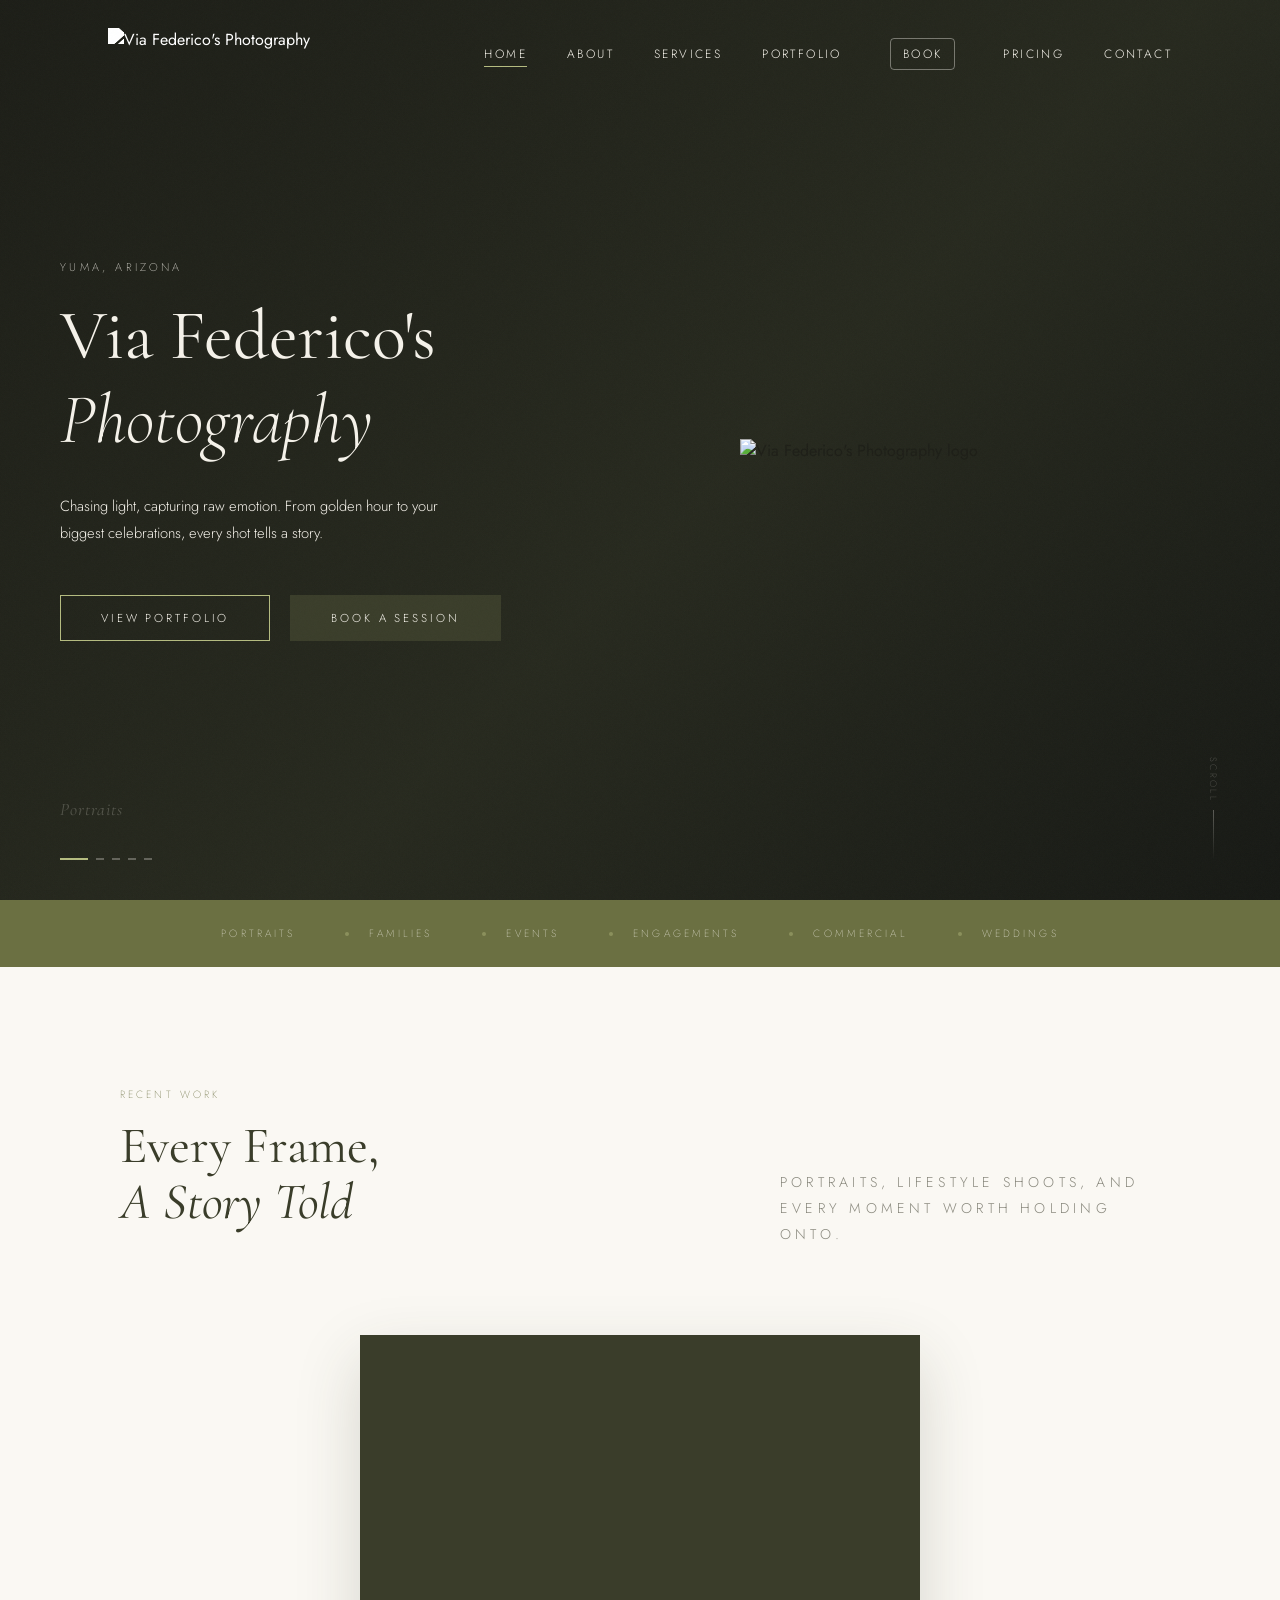
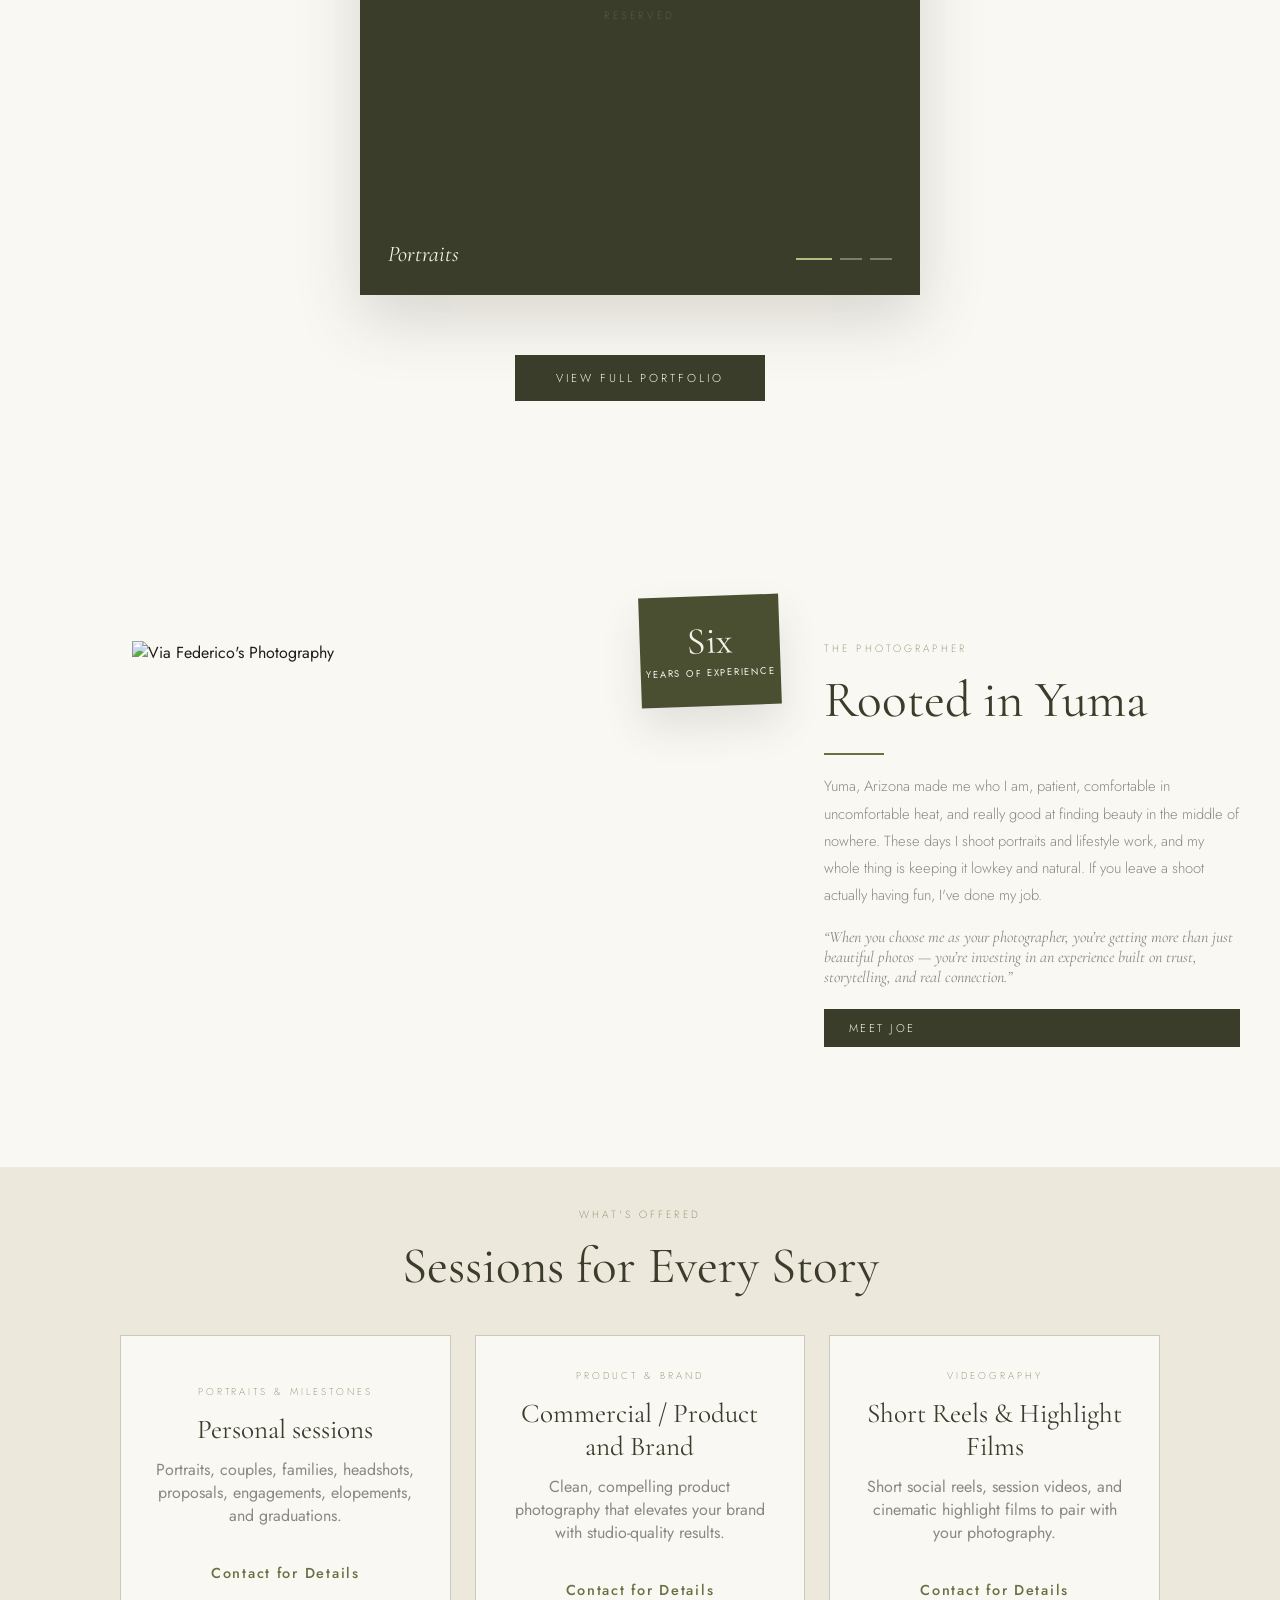
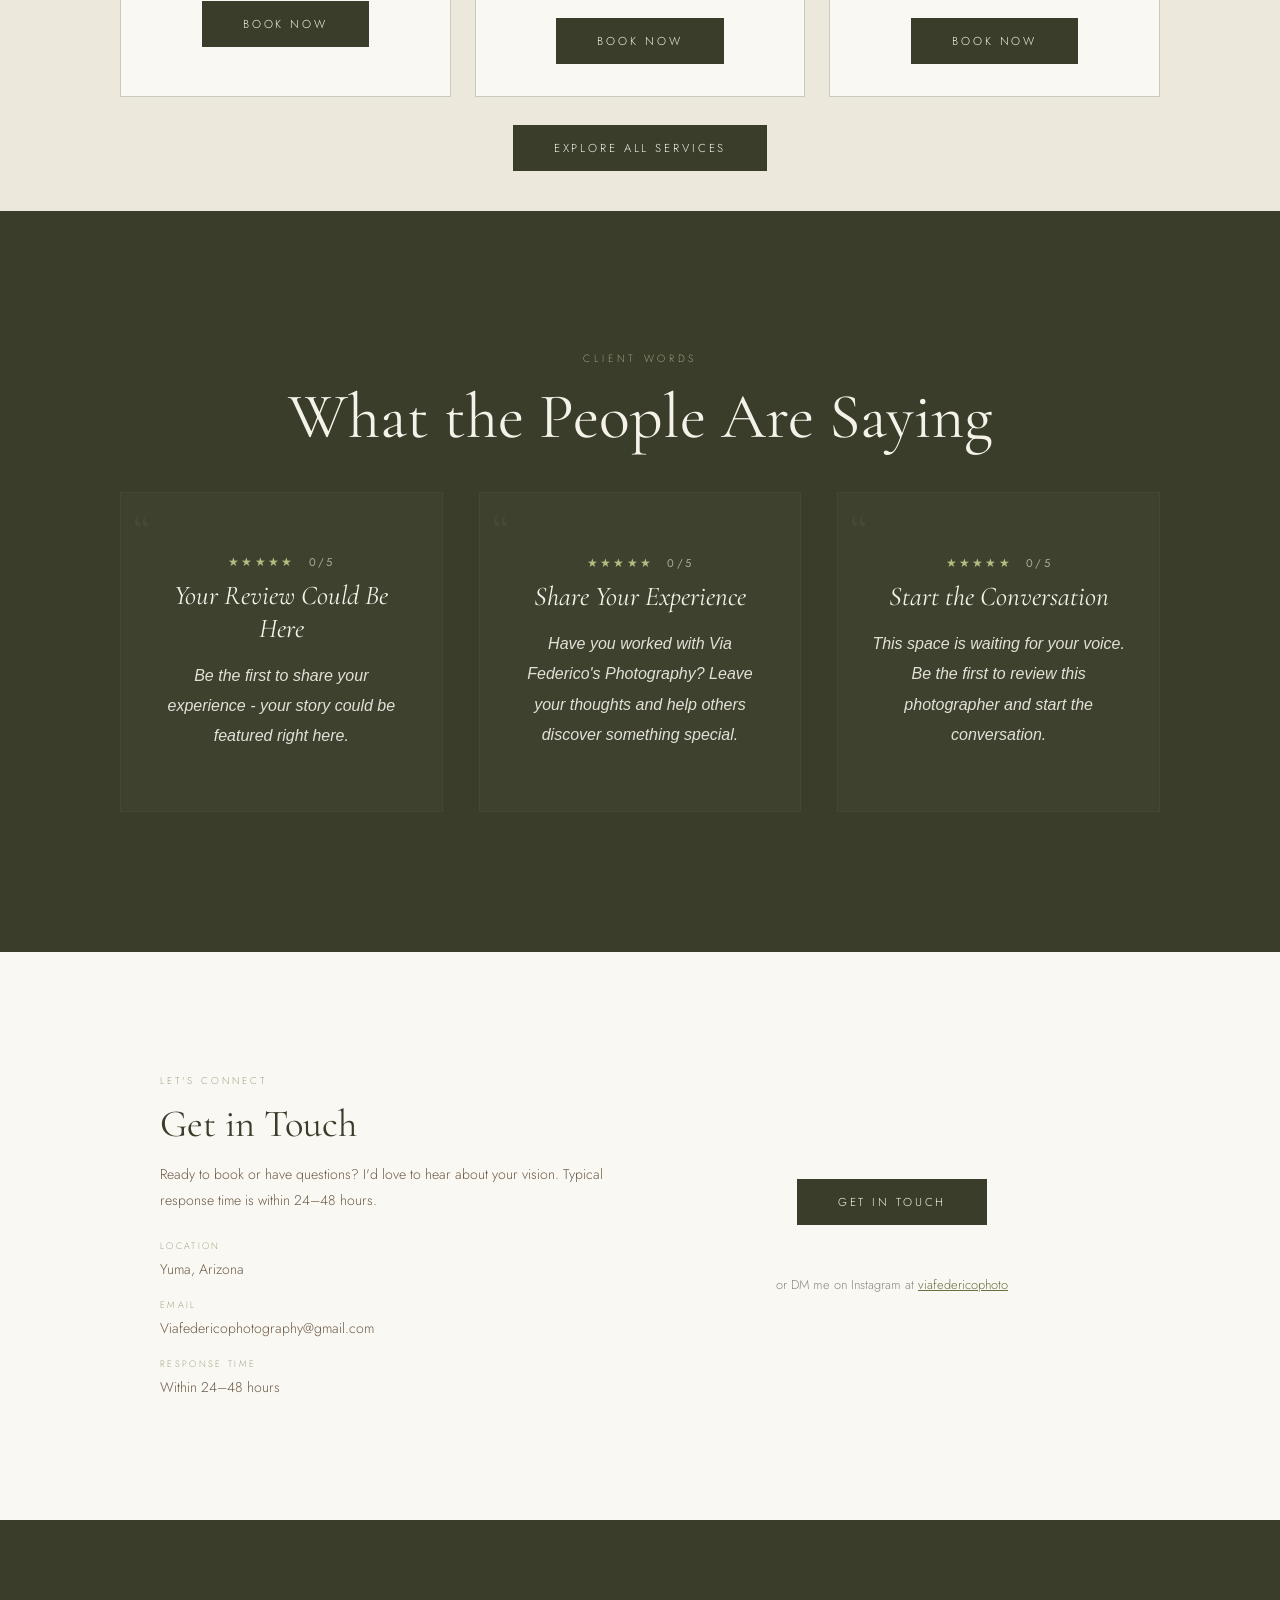
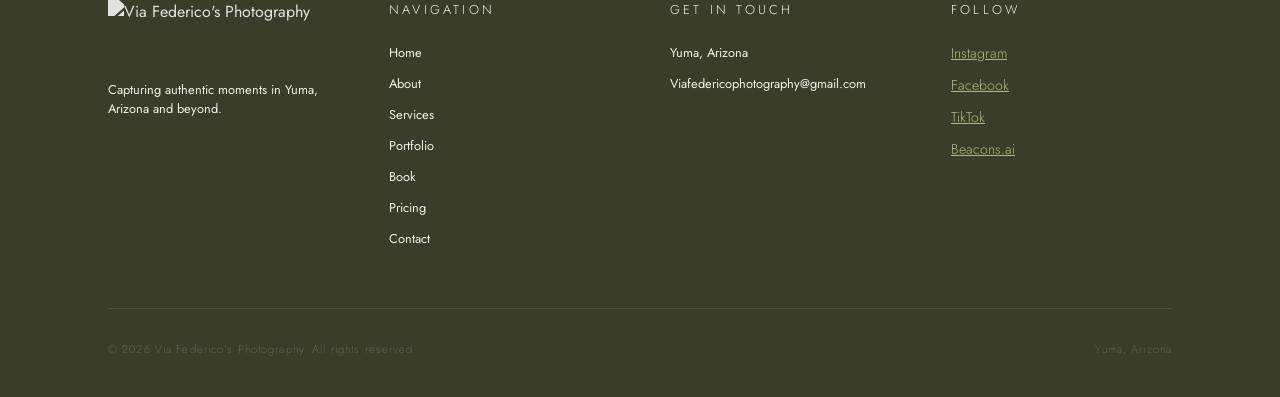
==== commit fe6353f5: "Fix inner-page nav, tighten contact sections, center mobile hero - Keep the header solid on pages wi" ====
--- a/index.html
+++ b/index.html
@@ -141,7 +141,7 @@
             </div>
             <div class="photographer-copy">
               <p class="photographer-label">THE PHOTOGRAPHER</p>
-              <h3 style="font-family:'Cormorant Garamond',serif;color:var(--olive-deep);margin-bottom:18px;">Rooted in Yuma,<br /><em>Drawn to the Light</em></h3>
+              <h3 style="font-family:'Cormorant Garamond',serif;color:var(--olive-deep);margin-bottom:18px;">Rooted in Yuma</h3>
               <div class="divider"></div>
               <p class="lead" style="color:var(--stone);max-width:760px;margin-bottom:18px;">Yuma, Arizona made me who I am, patient, comfortable in uncomfortable heat, and really good at finding beauty in the middle of nowhere. These days I shoot portraits and lifestyle work, and my whole thing is keeping it lowkey and natural. If you leave a shoot actually having fun, I've done my job.</p>
               <p class="photographer-quote" style="font-style:italic;color:var(--stone);max-width:640px;margin-bottom:22px;">“When you choose me as your photographer, you’re getting more than just beautiful photos — you’re investing in an experience built on trust, storytelling, and real connection.”</p>
@@ -216,22 +216,22 @@
       </section>
 
       <!-- Let's Connect -->
-      <section class="content-section" style="background:var(--warm-white);padding-bottom:120px;">
-        <div class="container contact-grid">
+      <section class="content-section" style="background:var(--warm-white);">
+        <div class="container contact-grid connect-grid">
           <div class="contact-info reveal">
-            <p style="font-family:'Jost',sans-serif;font-weight:200;font-size:0.62rem;letter-spacing:0.3em;text-transform:uppercase;color:var(--olive-mid);margin-bottom:20px;">Let's Connect</p>
-            <h2 style="font-family:'Cormorant Garamond',serif;font-size:clamp(2rem,3vw,3.2rem);font-weight:400;color:var(--olive-deep);line-height:1.1;margin-bottom:32px;">Get in Touch</h2>
-            <p class="lead" style="color:var(--bark);max-width:680px;margin:0 auto 36px;">Ready to book or have questions? I'd love to hear about your vision. Typical response time is within 24–48 hours.</p>
-            <div style="display:flex;flex-direction:column;gap:28px;max-width:360px;margin:40px 0 0;">
-              <div><p style="font-family:'Jost',sans-serif;font-weight:200;font-size:0.58rem;letter-spacing:0.25em;text-transform:uppercase;color:var(--olive-mid);margin-bottom:8px;">Location</p><p style="font-family:'Jost',sans-serif;font-weight:300;font-size:0.88rem;color:var(--bark);">Yuma, Arizona</p></div>
-              <div><p style="font-family:'Jost',sans-serif;font-weight:200;font-size:0.58rem;letter-spacing:0.25em;text-transform:uppercase;color:var(--olive-mid);margin-bottom:8px;">Email</p><a href="mailto:Viafedericophotography@gmail.com" style="font-family:'Jost',sans-serif;font-weight:300;font-size:0.88rem;color:var(--bark);text-decoration:none;">Viafedericophotography@gmail.com</a></div>
-              <div><p style="font-family:'Jost',sans-serif;font-weight:200;font-size:0.58rem;letter-spacing:0.25em;text-transform:uppercase;color:var(--olive-mid);margin-bottom:8px;">Response Time</p><p style="font-family:'Jost',sans-serif;font-weight:300;font-size:0.88rem;color:var(--bark);">Within 24–48 hours</p></div>
+            <p style="font-family:'Jost',sans-serif;font-weight:200;font-size:0.62rem;letter-spacing:0.3em;text-transform:uppercase;color:var(--olive-mid);margin-bottom:12px;">Let's Connect</p>
+            <h2 style="font-family:'Cormorant Garamond',serif;font-size:clamp(2rem,3vw,3.2rem);font-weight:400;color:var(--olive-deep);line-height:1.1;margin-bottom:16px;">Get in Touch</h2>
+            <p class="lead" style="color:var(--bark);max-width:680px;margin:0 0 24px;">Ready to book or have questions? I'd love to hear about your vision. Typical response time is within 24–48 hours.</p>
+            <div style="display:flex;flex-direction:column;gap:14px;max-width:360px;">
+              <div><p style="font-family:'Jost',sans-serif;font-weight:200;font-size:0.58rem;letter-spacing:0.25em;text-transform:uppercase;color:var(--olive-mid);margin-bottom:2px;">Location</p><p style="font-family:'Jost',sans-serif;font-weight:300;font-size:0.88rem;color:var(--bark);">Yuma, Arizona</p></div>
+              <div><p style="font-family:'Jost',sans-serif;font-weight:200;font-size:0.58rem;letter-spacing:0.25em;text-transform:uppercase;color:var(--olive-mid);margin-bottom:2px;">Email</p><a href="mailto:Viafedericophotography@gmail.com" style="font-family:'Jost',sans-serif;font-weight:300;font-size:0.88rem;color:var(--bark);text-decoration:none;">Viafedericophotography@gmail.com</a></div>
+              <div><p style="font-family:'Jost',sans-serif;font-weight:200;font-size:0.58rem;letter-spacing:0.25em;text-transform:uppercase;color:var(--olive-mid);margin-bottom:2px;">Response Time</p><p style="font-family:'Jost',sans-serif;font-weight:300;font-size:0.88rem;color:var(--bark);">Within 24–48 hours</p></div>
             </div>
           </div>
 
           <div class="contact-form reveal" style="display:flex;flex-direction:column;align-items:center;justify-content:center;text-align:center;">
             <a class="btn-dark" href="https://viafedericosphotography.com/contact.html">Get in Touch</a>
-            <p style="font-family:'Jost',sans-serif;font-weight:300;font-size:0.8rem;color:var(--stone);margin-top:20px;">or DM me on Instagram at <a href="https://www.instagram.com/viafedericophotos/" target="_blank" style="color:var(--olive-mid);text-decoration:underline;">viafedericophoto</a></p>
+            <p style="font-family:'Jost',sans-serif;font-weight:300;font-size:0.8rem;color:var(--stone);margin-top:14px;">or DM me on Instagram at <a href="https://www.instagram.com/viafedericophotos/" target="_blank" style="color:var(--olive-mid);text-decoration:underline;">viafedericophoto</a></p>
           </div>
         </div>
       </section>
@@ -261,6 +261,10 @@
           <div style="display:flex;flex-direction:column;gap:12px;">
             <p>Yuma, Arizona</p>
             <a href="mailto:Viafedericophotography@gmail.com">Viafedericophotography@gmail.com</a>
+          </div>
+        </div>
+        <div>
+          <p class="footer-title">Follow</p>
           <div style="display:flex;flex-direction:column;gap:12px;">
             <a href="https://www.instagram.com/viafedericophotos/" target="_blank" style="font-family:'Jost',sans-serif;font-weight:300;font-size:0.88rem;color:var(--olive-pale);text-decoration:underline;display:inline-block;">Instagram</a>
             <a href="https://www.facebook.com/profile.php?id=61590409161497" target="_blank" style="font-family:'Jost',sans-serif;font-weight:300;font-size:0.88rem;color:var(--olive-pale);text-decoration:underline;display:inline-block;">Facebook</a>
--- a/site.css
+++ b/site.css
@@ -2382,3 +2382,47 @@
 .specialty-grid .pricing-card .btn-dark {
   border-radius: 10px;
 }
+
+/* ── Home hero: centered on mobile ── */
+@media (max-width: 768px) {
+  .hero-section .hero-copy {
+    text-align: center;
+  }
+
+  .hero-section .hero-copy .lead {
+    margin-left: auto;
+    margin-right: auto;
+  }
+
+  .hero-section .hero-image {
+    display: flex;
+    justify-content: center;
+  }
+
+  .hero-section .slide-caption {
+    left: 0;
+    right: 0;
+    bottom: 64px;
+    text-align: center;
+  }
+
+  .hero-section .slideshow-dot-row {
+    left: 50%;
+    bottom: 40px;
+    transform: translateX(-50%);
+  }
+
+  .hero-section .slide-dot {
+    min-height: 0;
+  }
+}
+
+/* ── Home: Let's Connect ── */
+@media (min-width: 1081px) {
+  .connect-grid {
+    grid-template-columns: 1fr 1fr;
+    gap: 48px;
+    max-width: 960px;
+    align-items: center;
+  }
+}
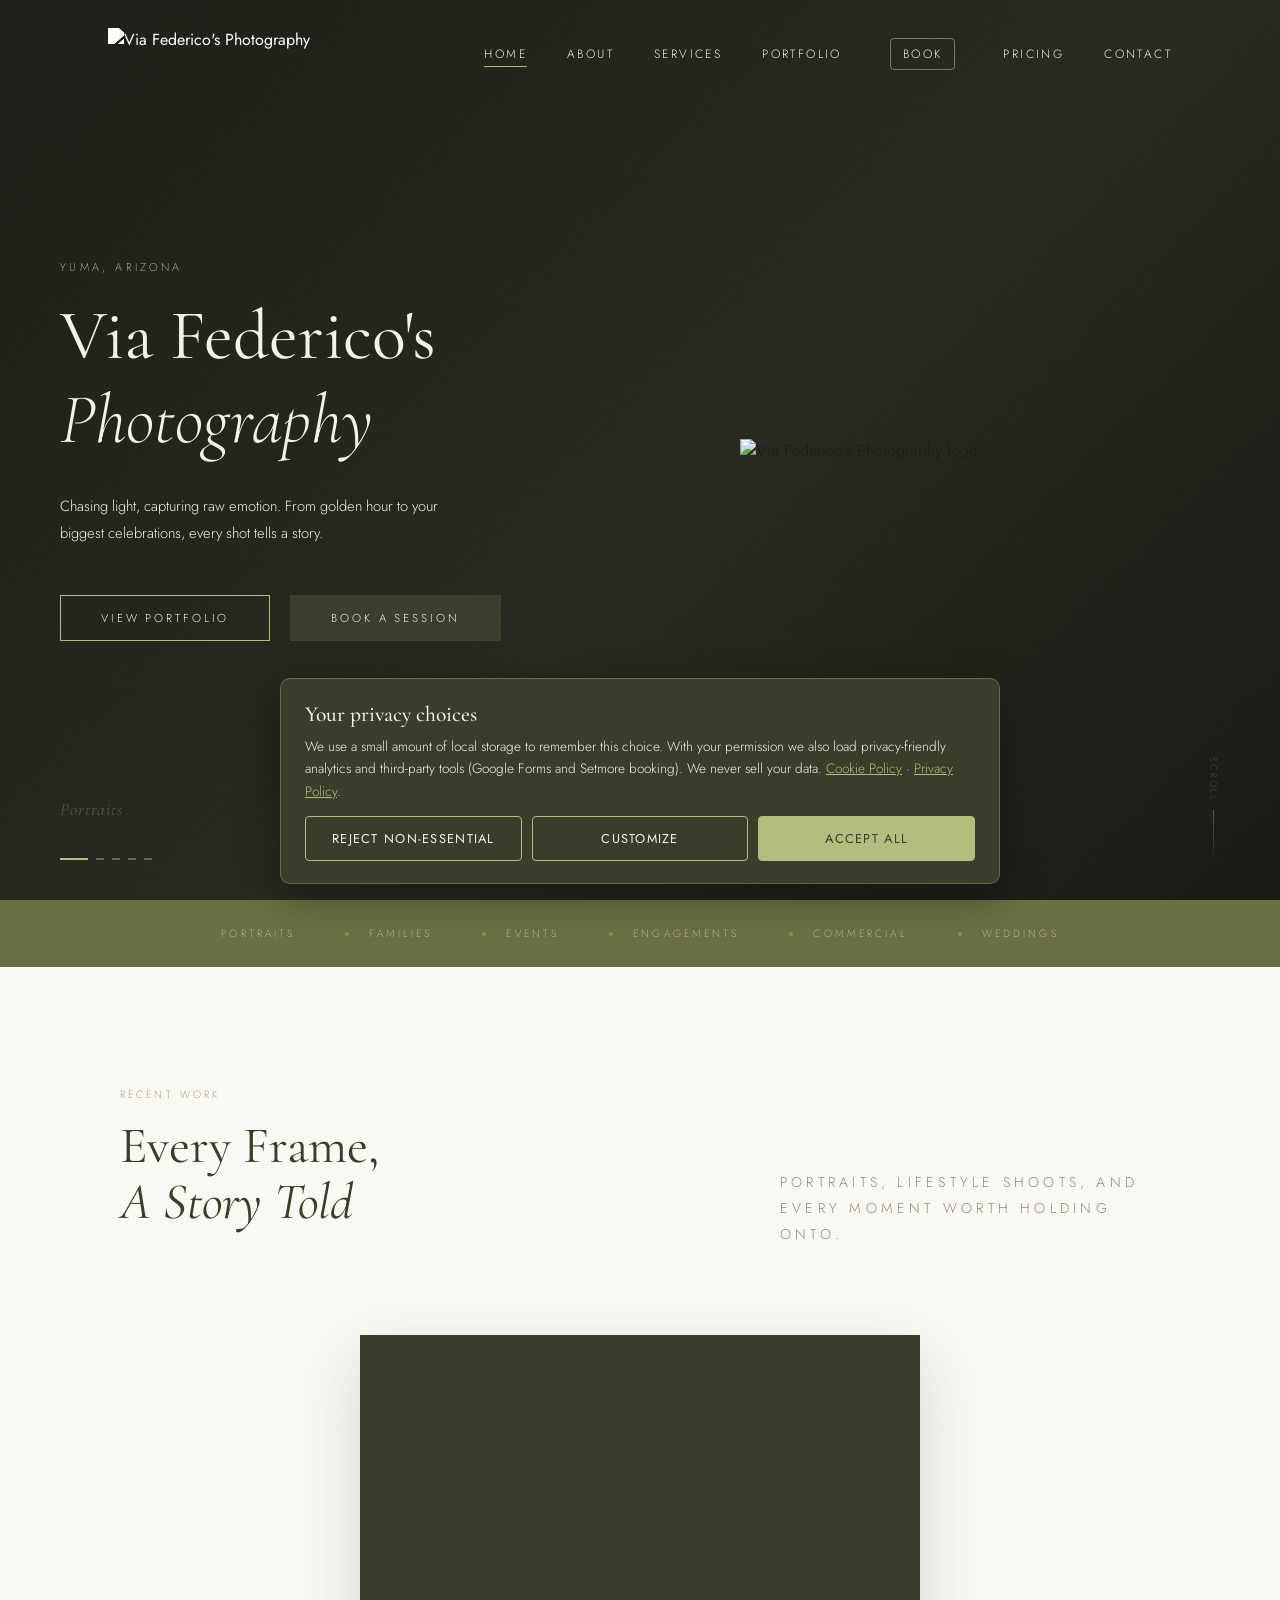
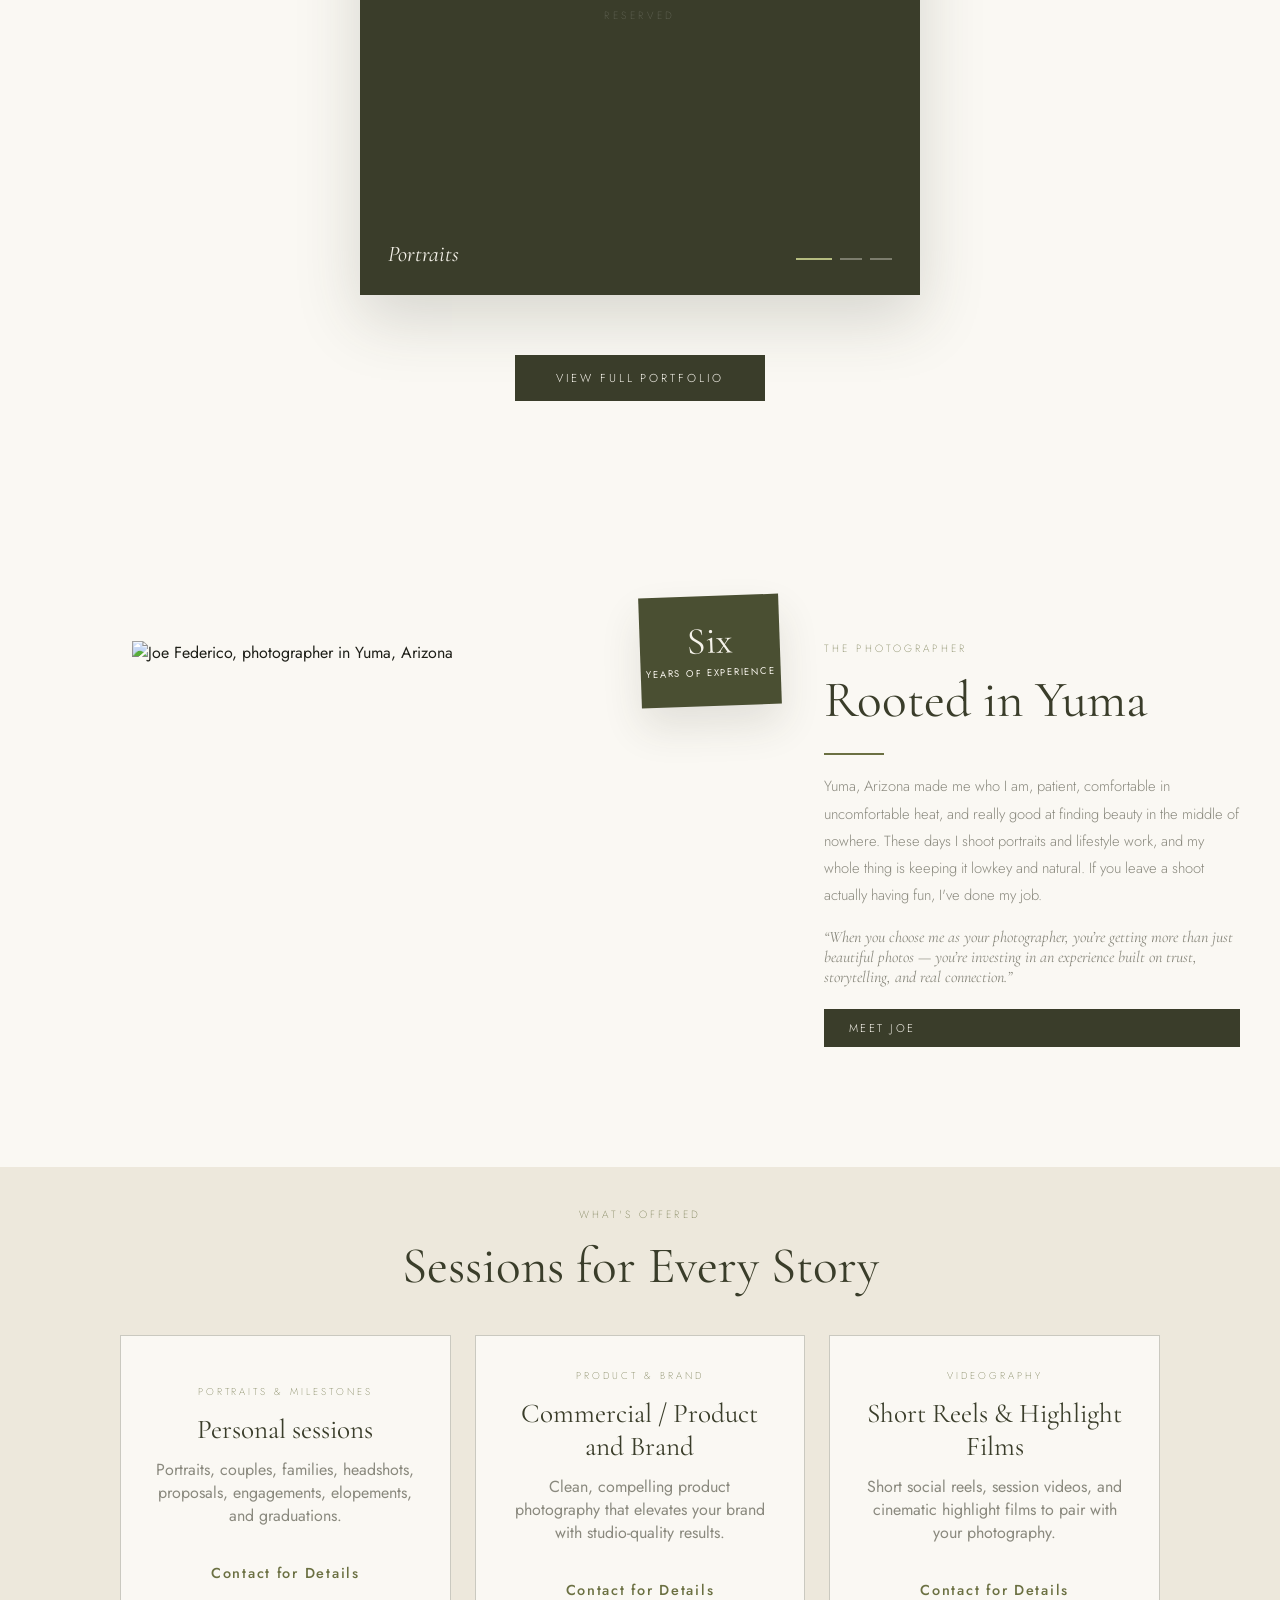
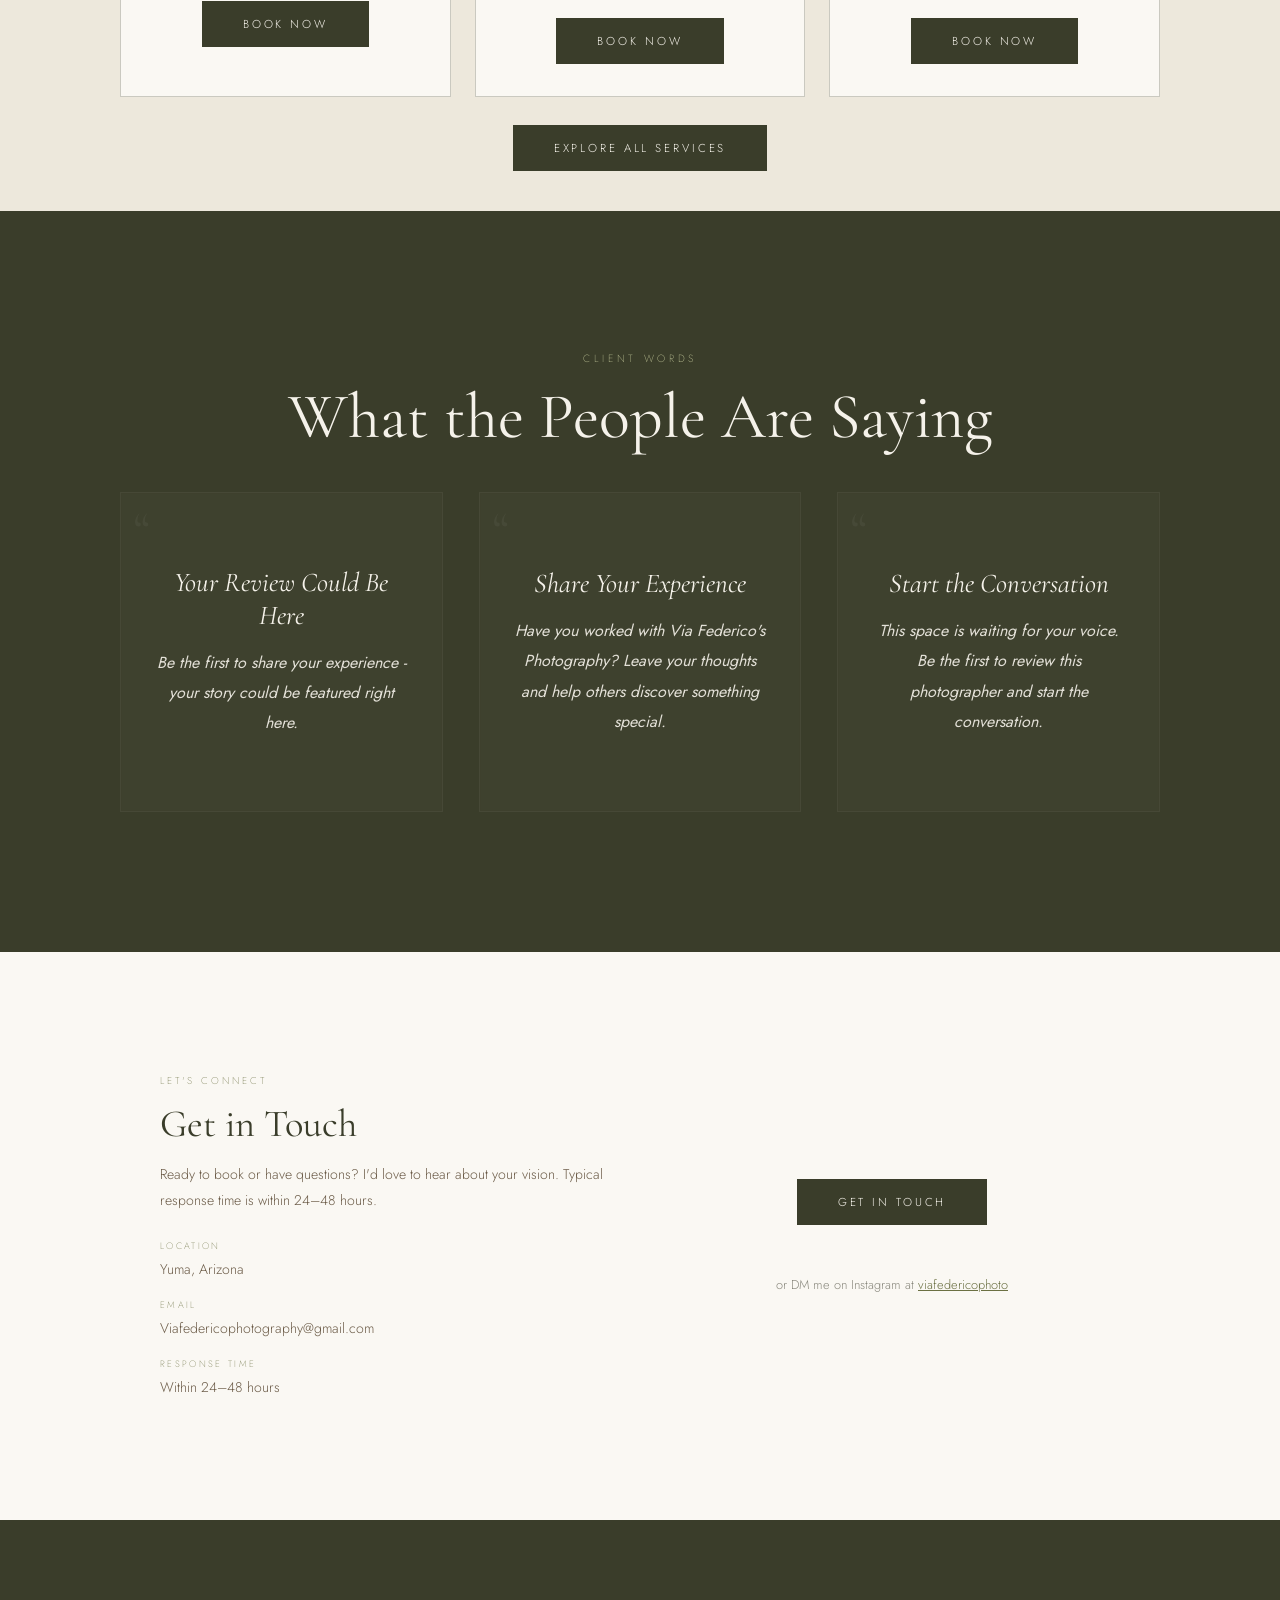
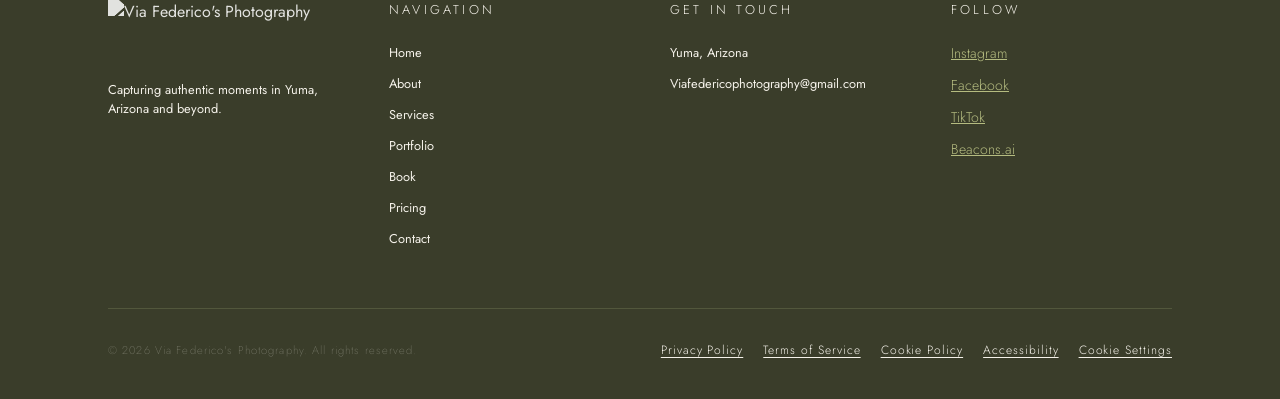
==== commit 0591c7fd: "Add legal pages, cookie consent, security headers and accessibility fixes - Add privacy, terms, cook" ====
--- a/index.html
+++ b/index.html
@@ -3,18 +3,56 @@
   <head>
     <meta charset="utf-8" />
     <meta name="viewport" content="width=device-width, initial-scale=1" />
-    <title>Via Federico's Photography | Yuma, Arizona</title>
-    <meta
-      name="description"
-      content="Via Federico's Photography - capturing authentic moments in Yuma, Arizona. Portraits, weddings, events, and commercial photography."
-    />
-    <link rel="preconnect" href="https://fonts.googleapis.com" />
-    <link rel="preconnect" href="https://fonts.gstatic.com" crossorigin="anonymous" />
-    <link href="https://fonts.googleapis.com/css2?family=Cormorant+Garamond:ital,wght@0,300;0,400;0,500;0,600;1,300;1,400;1,500&family=Jost:wght@200;300;400;500&display=swap" rel="stylesheet" />
+    <title>Yuma, AZ Photographer | Via Federico's Photography</title>
+    <meta name="description" content="Affordable portrait, couples, family, graduation, event and product photography in Yuma, Arizona. Natural, relaxed sessions from $60 with Joe Federico." />
+    <link rel="canonical" href="https://viafedericosphotography.com/" />
+    <meta property="og:type" content="website" />
+    <meta property="og:site_name" content="Via Federico's Photography" />
+    <meta property="og:title" content="Yuma, AZ Photographer | Via Federico's Photography" />
+    <meta property="og:description" content="Affordable portrait, couples, family, graduation, event and product photography in Yuma, Arizona. Natural, relaxed sessions from $60 with Joe Federico." />
+    <meta property="og:url" content="https://viafedericosphotography.com/" />
+    <meta property="og:image" content="https://viafedericosphotography.com/logo.png" />
+    <meta name="twitter:card" content="summary" />
+    <script type="application/ld+json">
+    {
+      "@context": "https://schema.org",
+      "@type": "ProfessionalService",
+      "@id": "https://viafedericosphotography.com/#business",
+      "name": "Via Federico's Photography",
+      "url": "https://viafedericosphotography.com/",
+      "logo": "https://viafedericosphotography.com/logo.png",
+      "image": "https://viafedericosphotography.com/assets/094A2962-2.png",
+      "description": "Affordable portrait, couples, family, graduation, event and product photography in Yuma, Arizona.",
+      "email": "Viafedericophotography@gmail.com",
+      "priceRange": "$",
+      "founder": {
+        "@type": "Person",
+        "name": "Joseph Federico"
+      },
+      "address": {
+        "@type": "PostalAddress",
+        "addressLocality": "Yuma",
+        "addressRegion": "AZ",
+        "addressCountry": "US"
+      },
+      "areaServed": {
+        "@type": "City",
+        "name": "Yuma, Arizona"
+      },
+      "sameAs": [
+        "https://www.instagram.com/viafedericophotos/",
+        "https://www.facebook.com/profile.php?id=61590409161497",
+        "https://www.tiktok.com/@viafedericophotography",
+        "https://beaconsai.com/viafedericophotography"
+      ]
+    }
+    </script>
+    <link rel="stylesheet" href="fonts/fonts.css" />
     <link rel="icon" href="logo.png" type="image/png" />
     <link rel="stylesheet" href="site.css" />
   </head>
   <body>
+    <a class="skip-link" href="#main">Skip to main content</a>
     <header class="nav-header" id="siteHeader">
       <div class="nav-inner container">
         <a href="index.html" style="display:flex;align-items:center;gap:12px;text-decoration:none;">
@@ -29,7 +67,7 @@
           <a class="nav-link" href="pricing.html">Pricing</a>
           <a class="nav-link" href="contact.html">Contact</a>
         </nav>
-        <button class="mobile-menu-btn" id="menuToggle" aria-label="Toggle menu">
+        <button class="mobile-menu-btn" id="menuToggle" aria-label="Toggle menu" aria-controls="mobileMenu" aria-expanded="false">
           <span id="burgerTop"></span>
           <span id="burgerMiddle"></span>
           <span id="burgerBottom"></span>
@@ -48,7 +86,7 @@
       </div>
     </header>
 
-    <main>
+    <main id="main">
       <section class="hero-section">
         <div class="slideshow-container" id="slideshow">
           <div class="slideshow-slide active" style="background: hsl(88, 10%, 9%);">
@@ -82,7 +120,7 @@
             <p class="lead">Chasing light, capturing raw emotion. From golden hour to your biggest celebrations, every shot tells a story.</p>
             <div class="hero-actions">
               <a class="btn-primary" href="portfolio.html">View Portfolio</a>
-              <a class="btn-dark" href="https://viafedericophotography.setmore.com" target="_blank">Book a Session</a>
+              <a class="btn-dark" href="https://viafedericophotography.setmore.com" target="_blank" rel="noopener noreferrer">Book a Session</a>
             </div>
           </div>
           <div class="hero-image">
@@ -133,7 +171,7 @@
           
           <div class="photographer-grid reveal">
             <div class="photographer-media">
-              <img src="assets/094A2962-2.png" alt="Via Federico's Photography" style="max-width:600px;width:100%;height:auto;display:block;margin:0 auto;" />
+              <img src="assets/094A2962-2.png" alt="Joe Federico, photographer in Yuma, Arizona" style="max-width:600px;width:100%;height:auto;display:block;margin:0 auto;" />
               <div class="experience-badge">
                 <div class="exp-number">Six</div>
                 <div class="exp-sub">Years of Experience</div>
@@ -164,21 +202,21 @@
               <h3 style="font-family:'Cormorant Garamond',serif;color:var(--olive-deep);margin-bottom:12px;">Personal sessions</h3>
               <p style="color:var(--stone);">Portraits, couples, families, headshots, proposals, engagements, elopements, and graduations.</p>
               <p class="offer-price">Contact for Details</p>
-              <a class="btn-dark" href="https://viafedericophotography.setmore.com" target="_blank">Book Now</a>
+              <a class="btn-dark" href="https://viafedericophotography.setmore.com" target="_blank" rel="noopener noreferrer">Book Now</a>
             </div>
             <div class="offer-card reveal">
               <p style="font-family:'Jost',sans-serif;font-weight:200;font-size:0.62rem;letter-spacing:0.3em;text-transform:uppercase;color:var(--olive-mid);margin-bottom:14px;">Product & Brand</p>
               <h3 style="font-family:'Cormorant Garamond',serif;color:var(--olive-deep);margin-bottom:12px;">Commercial / Product and Brand</h3>
               <p style="color:var(--stone);">Clean, compelling product photography that elevates your brand with studio-quality results.</p>
               <p class="offer-price">Contact for Details</p>
-              <a class="btn-dark" href="https://viafedericophotography.setmore.com" target="_blank">Book Now</a>
+              <a class="btn-dark" href="https://viafedericophotography.setmore.com" target="_blank" rel="noopener noreferrer">Book Now</a>
             </div>
             <div class="offer-card reveal">
               <p style="font-family:'Jost',sans-serif;font-weight:200;font-size:0.62rem;letter-spacing:0.3em;text-transform:uppercase;color:var(--olive-mid);margin-bottom:14px;">Videography</p>
               <h3 style="font-family:'Cormorant Garamond',serif;color:var(--olive-deep);margin-bottom:12px;">Short Reels & Highlight Films</h3>
               <p style="color:var(--stone);">Short social reels, session videos, and cinematic highlight films to pair with your photography.</p>
               <p class="offer-price">Contact for Details</p>
-              <a class="btn-dark" href="https://viafedericophotography.setmore.com" target="_blank">Book Now</a>
+              <a class="btn-dark" href="https://viafedericophotography.setmore.com" target="_blank" rel="noopener noreferrer">Book Now</a>
             </div>
           </div>
           <div style="text-align:center;margin-top:28px;" class="reveal"><a class="btn-dark" href="services.html">Explore All Services</a></div>
@@ -195,19 +233,16 @@
           <div class="client-box-grid">
             <a class="client-box reveal" href="contact.html">
               <span class="quote-mark">“</span>
-              <div class="stars">★★★★★ <span class="rating">0/5</span></div>
               <h3>Your Review Could Be Here</h3>
               <p>Be the first to share your experience - your story could be featured right here.</p>
             </a>
             <a class="client-box reveal" href="contact.html">
               <span class="quote-mark">“</span>
-              <div class="stars">★★★★★ <span class="rating">0/5</span></div>
               <h3>Share Your Experience</h3>
               <p>Have you worked with Via Federico's Photography? Leave your thoughts and help others discover something special.</p>
             </a>
             <a class="client-box reveal" href="contact.html">
               <span class="quote-mark">“</span>
-              <div class="stars">★★★★★ <span class="rating">0/5</span></div>
               <h3>Start the Conversation</h3>
               <p>This space is waiting for your voice. Be the first to review this photographer and start the conversation.</p>
             </a>
@@ -230,8 +265,8 @@
           </div>
 
           <div class="contact-form reveal" style="display:flex;flex-direction:column;align-items:center;justify-content:center;text-align:center;">
-            <a class="btn-dark" href="https://viafedericosphotography.com/contact.html">Get in Touch</a>
-            <p style="font-family:'Jost',sans-serif;font-weight:300;font-size:0.8rem;color:var(--stone);margin-top:14px;">or DM me on Instagram at <a href="https://www.instagram.com/viafedericophotos/" target="_blank" style="color:var(--olive-mid);text-decoration:underline;">viafedericophoto</a></p>
+            <a class="btn-dark" href="contact.html">Get in Touch</a>
+            <p style="font-family:'Jost',sans-serif;font-weight:300;font-size:0.8rem;color:var(--stone);margin-top:14px;">or DM me on Instagram at <a href="https://www.instagram.com/viafedericophotos/" target="_blank" rel="noopener noreferrer" style="color:var(--olive-mid);text-decoration:underline;">viafedericophoto</a></p>
           </div>
         </div>
       </section>
@@ -266,25 +301,26 @@
         <div>
           <p class="footer-title">Follow</p>
           <div style="display:flex;flex-direction:column;gap:12px;">
-            <a href="https://www.instagram.com/viafedericophotos/" target="_blank" style="font-family:'Jost',sans-serif;font-weight:300;font-size:0.88rem;color:var(--olive-pale);text-decoration:underline;display:inline-block;">Instagram</a>
-            <a href="https://www.facebook.com/profile.php?id=61590409161497" target="_blank" style="font-family:'Jost',sans-serif;font-weight:300;font-size:0.88rem;color:var(--olive-pale);text-decoration:underline;display:inline-block;">Facebook</a>
-            <a href="https://www.tiktok.com/@viafedericophotography" target="_blank" style="font-family:'Jost',sans-serif;font-weight:300;font-size:0.88rem;color:var(--olive-pale);text-decoration:underline;display:inline-block;">TikTok</a>
-            <a href="https://beaconsai.com/viafedericophotography" target="_blank" style="font-family:'Jost',sans-serif;font-weight:300;font-size:0.88rem;color:var(--olive-pale);text-decoration:underline;display:inline-block;">Beacons.ai</a>
+            <a href="https://www.instagram.com/viafedericophotos/" target="_blank" rel="noopener noreferrer" style="font-family:'Jost',sans-serif;font-weight:300;font-size:0.88rem;color:var(--olive-pale);text-decoration:underline;display:inline-block;">Instagram</a>
+            <a href="https://www.facebook.com/profile.php?id=61590409161497" target="_blank" rel="noopener noreferrer" style="font-family:'Jost',sans-serif;font-weight:300;font-size:0.88rem;color:var(--olive-pale);text-decoration:underline;display:inline-block;">Facebook</a>
+            <a href="https://www.tiktok.com/@viafedericophotography" target="_blank" rel="noopener noreferrer" style="font-family:'Jost',sans-serif;font-weight:300;font-size:0.88rem;color:var(--olive-pale);text-decoration:underline;display:inline-block;">TikTok</a>
+            <a href="https://beaconsai.com/viafedericophotography" target="_blank" rel="noopener noreferrer" style="font-family:'Jost',sans-serif;font-weight:300;font-size:0.88rem;color:var(--olive-pale);text-decoration:underline;display:inline-block;">Beacons.ai</a>
           </div>
         </div>
       </div>
       <div class="container footer-bottom">
         <p>&copy; 2026 Via Federico's Photography. All rights reserved.</p>
-        <p>Yuma, Arizona</p>
+        <div class="footer-legal">
+          <a href="privacy.html">Privacy Policy</a>
+          <a href="terms.html">Terms of Service</a>
+          <a href="cookies.html">Cookie Policy</a>
+          <a href="accessibility.html">Accessibility</a>
+          <button type="button" data-cookie-settings>Cookie Settings</button>
+        </div>
       </div>
     </footer>
 
     <script src="site.js" defer></script>
-
-    <!-- Vercel Web Analytics -->
-    <script>
-      window.va = window.va || function () { (window.vaq = window.vaq || []).push(arguments); };
-    </script>
-    <script defer src="/_vercel/insights/script.js"></script>
+    <script src="consent.js" defer></script>
   </body>
 </html>
--- a/fonts/fonts.css
+++ b/fonts/fonts.css
@@ -0,0 +1,89 @@
+/* Self-hosted Cormorant Garamond and Jost (SIL Open Font License 1.1), latin subset */
+@font-face {
+  font-family: 'Cormorant Garamond';
+  font-style: italic;
+  font-weight: 300;
+  font-display: swap;
+  src: url(CormorantGaramond-300-italic.woff2) format('woff2');
+  unicode-range: U+0000-00FF, U+0131, U+0152-0153, U+02BB-02BC, U+02C6, U+02DA, U+02DC, U+0304, U+0308, U+0329, U+2000-206F, U+20AC, U+2122, U+2191, U+2193, U+2212, U+2215, U+FEFF, U+FFFD;
+}
+@font-face {
+  font-family: 'Cormorant Garamond';
+  font-style: italic;
+  font-weight: 400;
+  font-display: swap;
+  src: url(CormorantGaramond-400-italic.woff2) format('woff2');
+  unicode-range: U+0000-00FF, U+0131, U+0152-0153, U+02BB-02BC, U+02C6, U+02DA, U+02DC, U+0304, U+0308, U+0329, U+2000-206F, U+20AC, U+2122, U+2191, U+2193, U+2212, U+2215, U+FEFF, U+FFFD;
+}
+@font-face {
+  font-family: 'Cormorant Garamond';
+  font-style: italic;
+  font-weight: 500;
+  font-display: swap;
+  src: url(CormorantGaramond-500-italic.woff2) format('woff2');
+  unicode-range: U+0000-00FF, U+0131, U+0152-0153, U+02BB-02BC, U+02C6, U+02DA, U+02DC, U+0304, U+0308, U+0329, U+2000-206F, U+20AC, U+2122, U+2191, U+2193, U+2212, U+2215, U+FEFF, U+FFFD;
+}
+@font-face {
+  font-family: 'Cormorant Garamond';
+  font-style: normal;
+  font-weight: 300;
+  font-display: swap;
+  src: url(CormorantGaramond-300.woff2) format('woff2');
+  unicode-range: U+0000-00FF, U+0131, U+0152-0153, U+02BB-02BC, U+02C6, U+02DA, U+02DC, U+0304, U+0308, U+0329, U+2000-206F, U+20AC, U+2122, U+2191, U+2193, U+2212, U+2215, U+FEFF, U+FFFD;
+}
+@font-face {
+  font-family: 'Cormorant Garamond';
+  font-style: normal;
+  font-weight: 400;
+  font-display: swap;
+  src: url(CormorantGaramond-400.woff2) format('woff2');
+  unicode-range: U+0000-00FF, U+0131, U+0152-0153, U+02BB-02BC, U+02C6, U+02DA, U+02DC, U+0304, U+0308, U+0329, U+2000-206F, U+20AC, U+2122, U+2191, U+2193, U+2212, U+2215, U+FEFF, U+FFFD;
+}
+@font-face {
+  font-family: 'Cormorant Garamond';
+  font-style: normal;
+  font-weight: 500;
+  font-display: swap;
+  src: url(CormorantGaramond-500.woff2) format('woff2');
+  unicode-range: U+0000-00FF, U+0131, U+0152-0153, U+02BB-02BC, U+02C6, U+02DA, U+02DC, U+0304, U+0308, U+0329, U+2000-206F, U+20AC, U+2122, U+2191, U+2193, U+2212, U+2215, U+FEFF, U+FFFD;
+}
+@font-face {
+  font-family: 'Cormorant Garamond';
+  font-style: normal;
+  font-weight: 600;
+  font-display: swap;
+  src: url(CormorantGaramond-600.woff2) format('woff2');
+  unicode-range: U+0000-00FF, U+0131, U+0152-0153, U+02BB-02BC, U+02C6, U+02DA, U+02DC, U+0304, U+0308, U+0329, U+2000-206F, U+20AC, U+2122, U+2191, U+2193, U+2212, U+2215, U+FEFF, U+FFFD;
+}
+@font-face {
+  font-family: 'Jost';
+  font-style: normal;
+  font-weight: 200;
+  font-display: swap;
+  src: url(Jost-200.woff2) format('woff2');
+  unicode-range: U+0000-00FF, U+0131, U+0152-0153, U+02BB-02BC, U+02C6, U+02DA, U+02DC, U+0304, U+0308, U+0329, U+2000-206F, U+20AC, U+2122, U+2191, U+2193, U+2212, U+2215, U+FEFF, U+FFFD;
+}
+@font-face {
+  font-family: 'Jost';
+  font-style: normal;
+  font-weight: 300;
+  font-display: swap;
+  src: url(Jost-300.woff2) format('woff2');
+  unicode-range: U+0000-00FF, U+0131, U+0152-0153, U+02BB-02BC, U+02C6, U+02DA, U+02DC, U+0304, U+0308, U+0329, U+2000-206F, U+20AC, U+2122, U+2191, U+2193, U+2212, U+2215, U+FEFF, U+FFFD;
+}
+@font-face {
+  font-family: 'Jost';
+  font-style: normal;
+  font-weight: 400;
+  font-display: swap;
+  src: url(Jost-400.woff2) format('woff2');
+  unicode-range: U+0000-00FF, U+0131, U+0152-0153, U+02BB-02BC, U+02C6, U+02DA, U+02DC, U+0304, U+0308, U+0329, U+2000-206F, U+20AC, U+2122, U+2191, U+2193, U+2212, U+2215, U+FEFF, U+FFFD;
+}
+@font-face {
+  font-family: 'Jost';
+  font-style: normal;
+  font-weight: 500;
+  font-display: swap;
+  src: url(Jost-500.woff2) format('woff2');
+  unicode-range: U+0000-00FF, U+0131, U+0152-0153, U+02BB-02BC, U+02C6, U+02DA, U+02DC, U+0304, U+0308, U+0329, U+2000-206F, U+20AC, U+2122, U+2191, U+2193, U+2212, U+2215, U+FEFF, U+FFFD;
+}
--- a/site.css
+++ b/site.css
@@ -2426,3 +2426,191 @@
     align-items: center;
   }
 }
+
+/* ---------- Accessibility ---------- */
+.skip-link {
+  position: absolute;
+  left: 16px;
+  top: -60px;
+  z-index: 10000;
+  background: var(--olive-deep);
+  color: var(--cream);
+  padding: 10px 18px;
+  font-family: 'Jost', sans-serif;
+  font-size: 0.85rem;
+  text-decoration: none;
+  transition: top 0.2s ease;
+}
+.skip-link:focus { top: 12px; }
+
+a:focus-visible,
+button:focus-visible,
+input:focus-visible,
+iframe:focus-visible {
+  outline: 2px solid var(--olive-mid);
+  outline-offset: 3px;
+}
+.footer a:focus-visible,
+.footer button:focus-visible,
+.cc-banner button:focus-visible {
+  outline-color: var(--olive-pale);
+}
+
+@media (prefers-reduced-motion: reduce) {
+  *, *::before, *::after {
+    animation-duration: 0.01ms !important;
+    animation-iteration-count: 1 !important;
+    transition-duration: 0.01ms !important;
+    scroll-behavior: auto !important;
+  }
+}
+
+/* ---------- Footer legal links ---------- */
+.footer-legal {
+  display: flex;
+  flex-wrap: wrap;
+  gap: 8px 20px;
+  align-items: center;
+}
+.footer-legal a,
+.footer-legal button {
+  font-family: 'Jost', sans-serif;
+  font-weight: 300;
+  font-size: 0.75rem;
+  letter-spacing: 0.08em;
+  color: var(--cream);
+  background: none;
+  border: 0;
+  padding: 0;
+  cursor: pointer;
+  text-decoration: underline;
+  text-underline-offset: 3px;
+}
+.footer-legal a:hover,
+.footer-legal button:hover { color: var(--olive-pale); }
+
+/* ---------- Cookie consent ---------- */
+.cc-banner {
+  position: fixed;
+  left: 16px;
+  right: 16px;
+  bottom: 16px;
+  max-width: 720px;
+  margin: 0 auto;
+  z-index: 9999;
+  background: var(--olive-deep);
+  color: var(--cream);
+  border: 1px solid rgba(181, 188, 128, 0.35);
+  border-radius: 10px;
+  padding: 22px 24px;
+  box-shadow: 0 12px 40px rgba(0, 0, 0, 0.35);
+  font-family: 'Jost', sans-serif;
+  max-height: calc(100vh - 32px);
+  overflow-y: auto;
+}
+.cc-title {
+  font-family: 'Cormorant Garamond', serif;
+  font-weight: 500;
+  font-size: 1.35rem;
+  margin-bottom: 8px;
+  color: var(--cream);
+}
+.cc-text {
+  font-weight: 300;
+  font-size: 0.85rem;
+  line-height: 1.65;
+  margin-bottom: 14px;
+}
+.cc-text a { color: var(--olive-pale); text-decoration: underline; }
+.cc-panel { margin-bottom: 14px; display: grid; gap: 10px; }
+.cc-option {
+  display: flex;
+  gap: 12px;
+  align-items: flex-start;
+  font-size: 0.85rem;
+  cursor: pointer;
+}
+.cc-option input { margin-top: 4px; accent-color: var(--olive-pale); }
+.cc-option strong { display: block; font-weight: 500; }
+.cc-option small { display: block; font-weight: 300; opacity: 0.8; line-height: 1.5; }
+.cc-actions { display: flex; flex-wrap: wrap; gap: 10px; }
+.cc-btn {
+  flex: 1 1 140px;
+  font-family: 'Jost', sans-serif;
+  font-size: 0.8rem;
+  letter-spacing: 0.1em;
+  text-transform: uppercase;
+  padding: 12px 16px;
+  border-radius: 4px;
+  cursor: pointer;
+  background: transparent;
+  color: var(--cream);
+  border: 1px solid var(--olive-pale);
+}
+.cc-btn:hover { background: rgba(181, 188, 128, 0.15); }
+/* Accept and Reject carry equal visual weight by design; only Accept is filled for emphasis of the primary path */
+.cc-btn.cc-primary { background: var(--olive-pale); color: var(--olive-deep); }
+.cc-btn.cc-primary:hover { background: var(--olive-mist); }
+
+.embed-placeholder {
+  text-align: center;
+  padding: 40px 24px;
+  border: 1px dashed var(--olive-light);
+  border-radius: 8px;
+  background: var(--warm-white);
+  display: flex;
+  flex-direction: column;
+  gap: 16px;
+  align-items: center;
+  width: 100%;
+}
+.embed-placeholder p {
+  font-family: 'Jost', sans-serif;
+  font-weight: 300;
+  font-size: 0.88rem;
+  line-height: 1.7;
+  color: var(--bark);
+  max-width: 460px;
+}
+.embed-placeholder a {
+  font-family: 'Jost', sans-serif;
+  font-size: 0.85rem;
+  color: var(--olive-mid);
+  text-decoration: underline;
+}
+
+/* ---------- Legal pages ---------- */
+.legal {
+  max-width: 780px;
+  margin: 0 auto;
+  font-family: 'Jost', sans-serif;
+  font-weight: 300;
+  color: var(--bark);
+  line-height: 1.8;
+  font-size: 0.95rem;
+}
+.legal h2 {
+  font-family: 'Cormorant Garamond', serif;
+  font-weight: 500;
+  font-size: 1.7rem;
+  color: var(--olive-deep);
+  margin: 40px 0 12px;
+  line-height: 1.2;
+}
+.legal h3 { font-weight: 500; font-size: 1rem; color: var(--olive-deep); margin: 22px 0 6px; }
+.legal p { margin-bottom: 14px; }
+.legal ul { margin: 0 0 16px 22px; }
+.legal li { margin-bottom: 6px; }
+.legal a { color: var(--olive-mid); text-decoration: underline; }
+.legal .updated { font-size: 0.8rem; letter-spacing: 0.1em; text-transform: uppercase; color: var(--olive-mid); }
+.legal table { width: 100%; border-collapse: collapse; margin: 0 0 20px; font-size: 0.85rem; }
+.legal th, .legal td { border: 1px solid var(--olive-mist); padding: 10px 12px; text-align: left; vertical-align: top; }
+.legal th { background: var(--parchment); font-weight: 500; }
+@media (max-width: 600px) {
+  .legal table, .legal thead, .legal tbody, .legal tr, .legal th, .legal td { display: block; }
+  .legal thead { display: none; }
+  .legal td::before { content: attr(data-label) ": "; font-weight: 500; }
+}
+
+.cc-banner [hidden],
+iframe[hidden] { display: none !important; }
